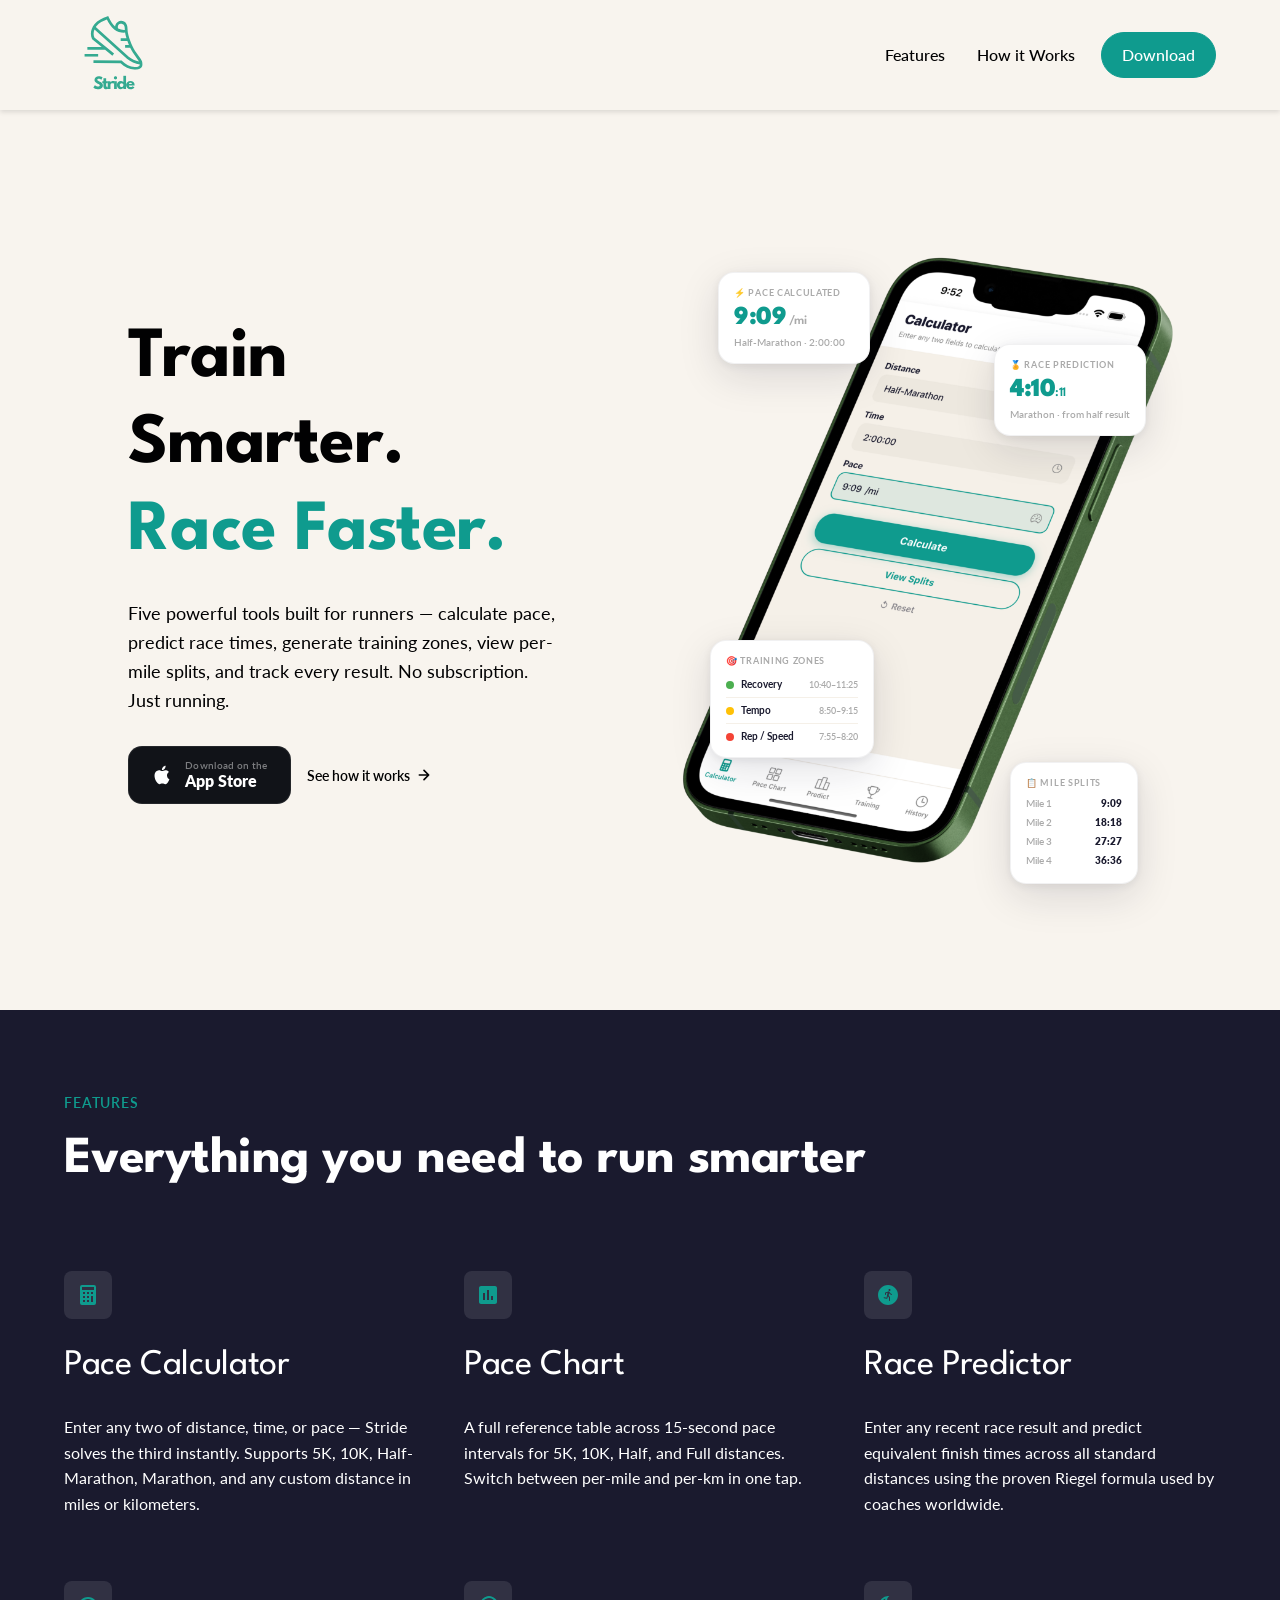
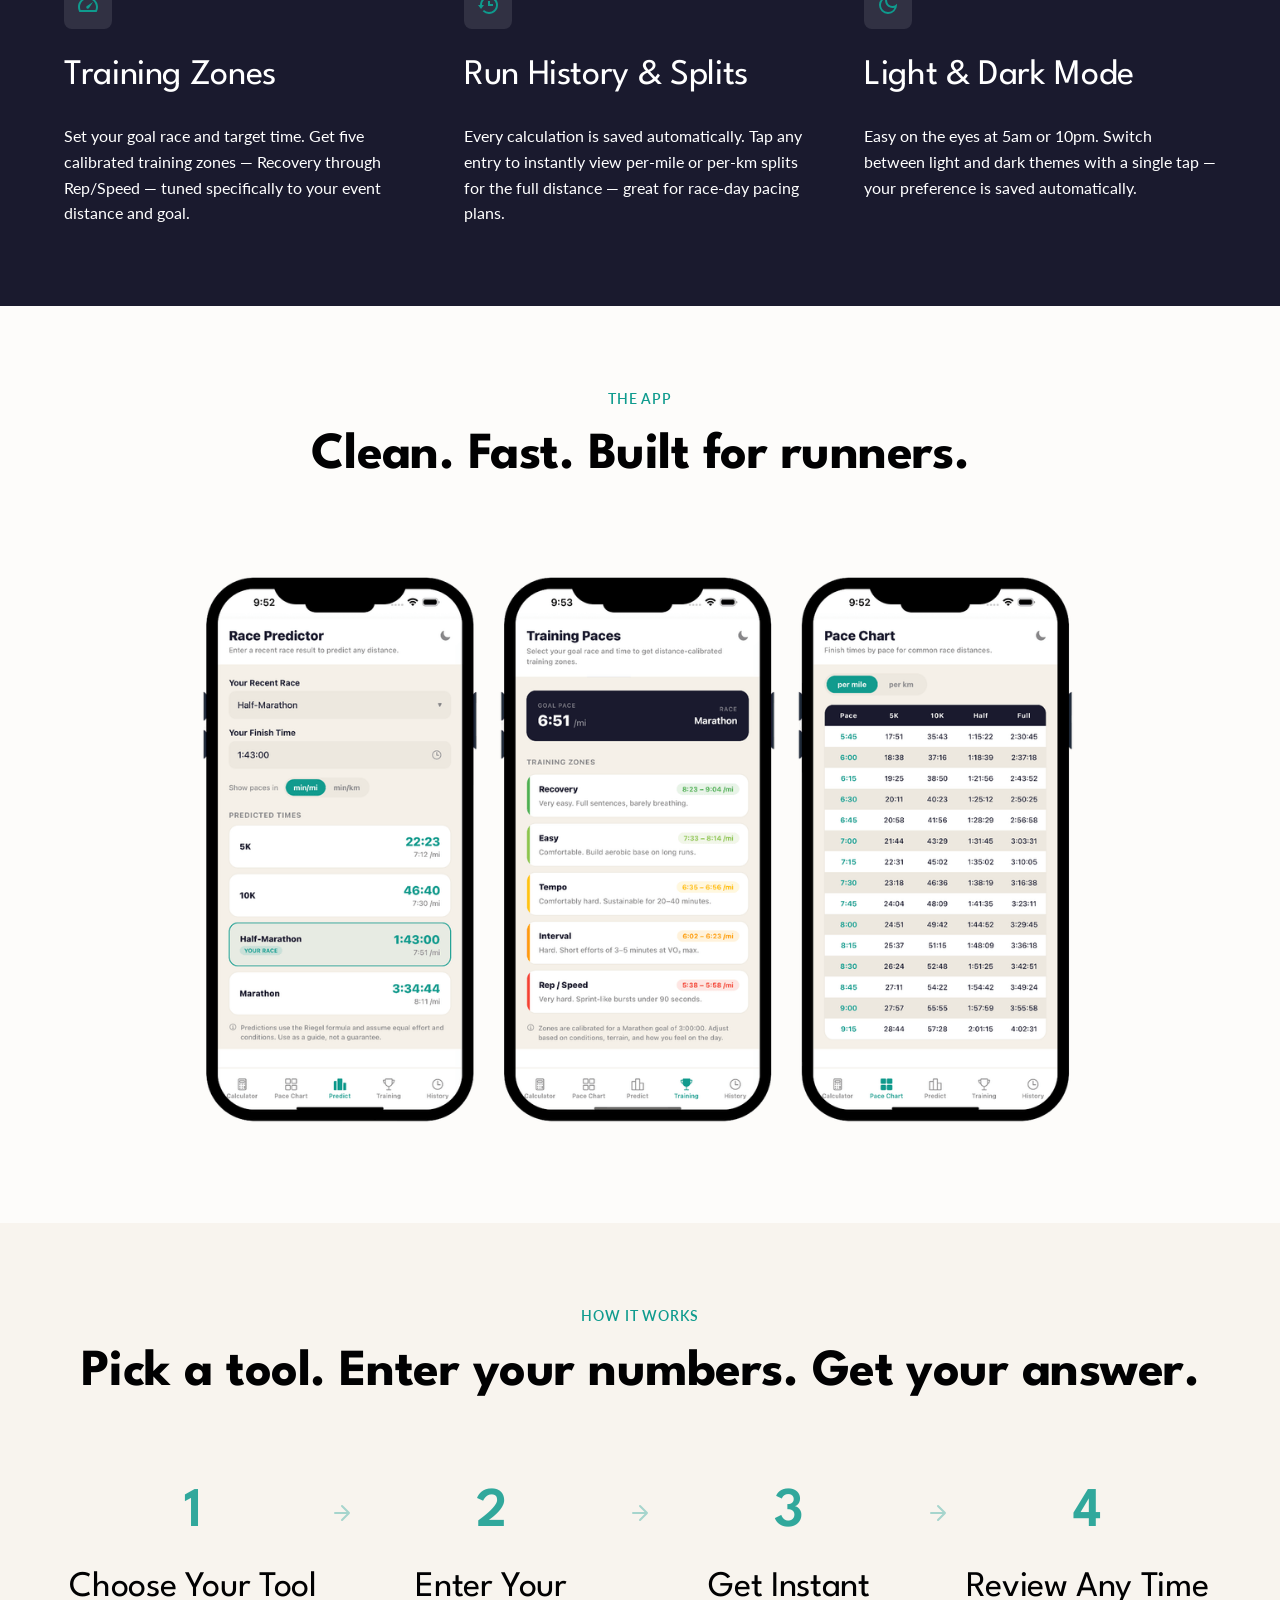
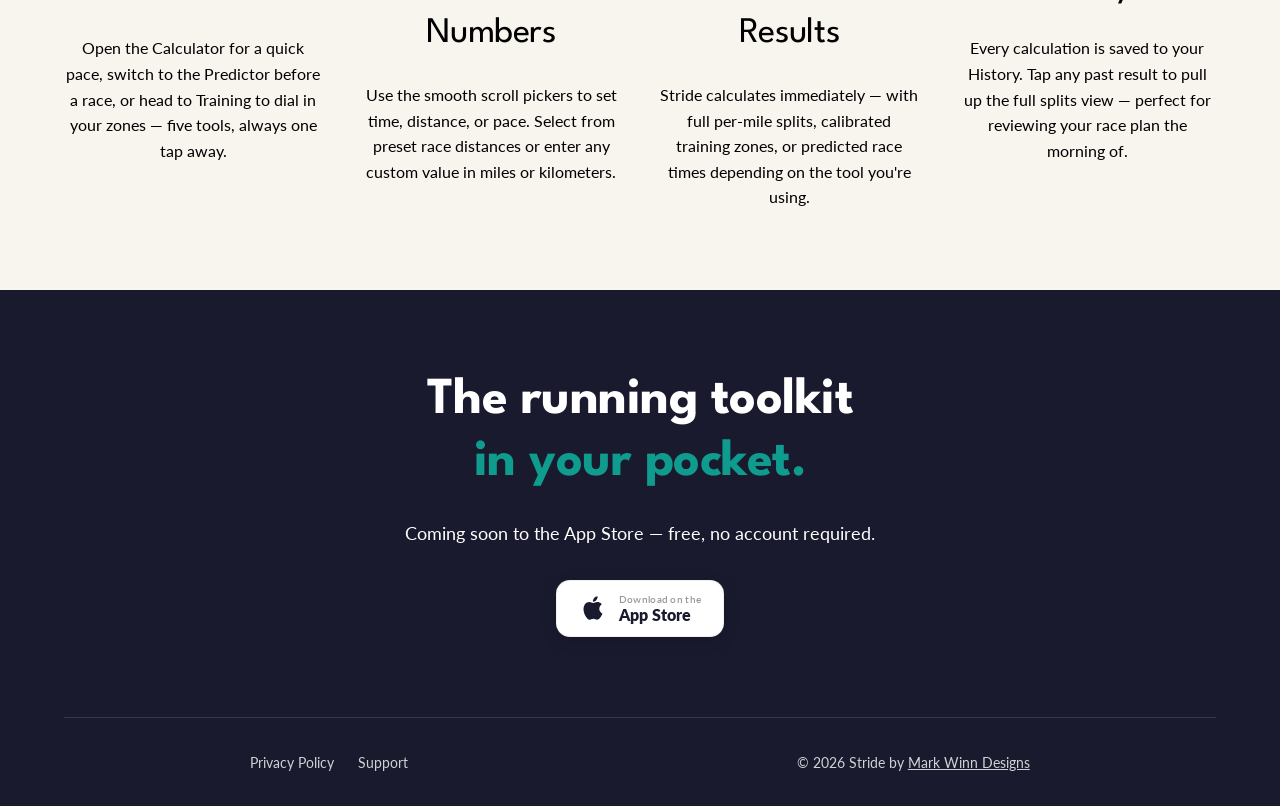
==== index.html @ da41bfcc "Initial commit — Stride web app and landing page Co-Authored-By: Claude Sonnet 4.6 <noreply@anthropi" ====
<!DOCTYPE html>
<html lang="en">
<head>
  <meta charset="UTF-8">
  <meta name="viewport" content="width=device-width, initial-scale=1.0">
  <title>Stride — Free Running Pace Calculator App for iPhone</title>
  <!-- Google tag (gtag.js) -->
  <script async src="https://www.googletagmanager.com/gtag/js?id=G-GBW9GCYMW4"></script>
  <script>
    window.dataLayer = window.dataLayer || [];
    function gtag(){dataLayer.push(arguments);}
    gtag('js', new Date());
    gtag('config', 'G-GBW9GCYMW4');
  </script>

  <!-- Primary SEO -->
  <meta name="description" content="Stride is a free iPhone app for runners. Calculate pace, predict race times, generate training zones, view per-mile splits, and track every result. No account. No subscription.">
  <meta name="keywords" content="running pace calculator, race time predictor, marathon pace calculator, half marathon calculator, training zones, running app, pace chart, mile splits">
  <link rel="canonical" href="https://runyourstride.com/">

  <!-- Open Graph -->
  <meta property="og:type"        content="website">
  <meta property="og:url"         content="https://runyourstride.com/">
  <meta property="og:site_name"   content="Stride">
  <meta property="og:title"       content="Stride — Free Running Pace Calculator App for iPhone">
  <meta property="og:description" content="Five powerful tools for runners — pace calculator, race predictor, training zones, pace chart, and run history with splits. Free. No account required.">
  <meta property="og:image"       content="https://cdn.prod.website-files.com/69e011d5ca9686f2fe4710ec/69e2a498a8a51d73066d5942_opengraph.png">

  <!-- Twitter Card -->
  <meta name="twitter:card"        content="summary_large_image">
  <meta name="twitter:title"       content="Stride — Free Running Pace Calculator App for iPhone">
  <meta name="twitter:description" content="Five powerful tools for runners — pace calculator, race predictor, training zones, pace chart, and run history with splits. Free. No account required.">
  <meta name="twitter:image"       content="https://cdn.prod.website-files.com/69e011d5ca9686f2fe4710ec/69e2a498a8a51d73066d5942_opengraph.png">

  <meta name="theme-color" content="#0f9b8e">
  <link rel="shortcut icon" href="images/Stride (2).png" type="image/x-icon">
  <link rel="apple-touch-icon" href="images/Stride (2).png">

  <link rel="preconnect" href="https://fonts.googleapis.com">
  <link rel="preconnect" href="https://fonts.gstatic.com" crossorigin>
  <link href="https://fonts.googleapis.com/css2?family=League+Spartan:wght@400;500;600;700;800;900&family=Lato:wght@400;500;600;700;900&display=swap" rel="stylesheet">

  <style>
    *, *::before, *::after { box-sizing: border-box; margin: 0; padding: 0; }
    html { scroll-behavior: smooth; }

    :root {
      --teal:   #0f9b8e;
      --teal-d: #0c7c71;
      --dark:   #1a1a2e;
      --cream-l: #f8f4ee;
      --cream:  #f5f0e8;
      --gray:   #010102;
      --white:  #ffffff;
    }

    body {
      font-family: 'Lato', sans-serif;
      background: var(--cream-l);
      color: #010102;
      font-size: 1rem;
      line-height: 1.5;
      -webkit-font-smoothing: antialiased;
      -moz-osx-font-smoothing: grayscale;
    }

    h1, h2, h3, h4 {
      font-family: 'League Spartan', sans-serif;
      margin: 0;
      line-height: 1.2;
    }

    /* Webflow heading scale */
    h1 { font-size: 4.5rem;  font-weight: 700; letter-spacing: -.045rem; }
    h2 { font-size: 3.25rem; font-weight: 700; letter-spacing: -.0325rem; }
    h3 { font-size: 2.75rem; font-weight: 400; letter-spacing: -.0275rem; }

    p  { margin-bottom: 0; }
    a  { text-decoration: none; color: inherit; }
    img { max-width: 100%; display: block; }

    /* ── NAV ── */
    .navbar {
      position: sticky;
      top: 0;
      z-index: 100;
      background: var(--cream-l);
      box-shadow: 0 2px 5px rgba(0,0,0,0.12);
      min-height: 4.5rem;
      padding-left: 5%;
      padding-right: 5%;
      display: flex;
      align-items: center;
    }
    .navbar-container {
      display: flex;
      justify-content: space-between;
      align-items: center;
      width: 100%;
    }
    .navbar-logo {
      display: flex;
      align-items: center;
      gap: 16px;
      text-decoration: none;
      padding: 5px 0;
    }
    .navbar-logo img {
      height: 100px;
      width: auto;
    }
    .navbar-menu {
      display: flex;
      align-items: center;
      gap: 0;
      list-style: none;
      margin-left: 1.5rem;
    }
    .navbar-menu a {
      display: block;
      padding: 1.5rem 1rem;
      font-size: 1rem;
      font-weight: 500;
      color: #010102;
      transition: opacity 0.2s;
    }
    .navbar-menu a:hover { opacity: 0.6; }
    .navbar-cta {
      border: 1px solid var(--teal);
      background: var(--teal);
      color: var(--white) !important;
      padding: 10px 20px !important;
      border-radius: 25px;
      font-weight: 500;
      margin-left: 10px;
      transition: background 0.2s, border-color 0.2s;
    }
    .navbar-cta:hover { background: var(--teal-d) !important; border-color: var(--teal-d) !important; opacity: 1 !important; }

    /* ── HERO ── */
    .section-header {
      background: var(--cream-l);
      padding-left: 5%;
      padding-right: 5%;
      min-height: 100vh;
      display: grid;
      grid-template-columns: 1fr 1fr;
      grid-column-gap: 0;
      align-items: center;
    }
    .hero-content {
      max-width: 35rem;
      margin-left: 5vw;
      margin-right: 5rem;
    }
    .hero-content h1 {
      color: #010102;
    }
    .hero-content h1.accent { color: var(--teal); }
    .hero-content h1 .accent { color: var(--teal); }
    .hero-content p {
      font-size: 1.125rem;
      color: var(--gray);
      line-height: 1.6;
      margin-top: 1.5rem;
      margin-bottom: 0;
    }
    .hero-actions {
      display: flex;
      align-items: center;
      gap: 1rem;
      flex-wrap: wrap;
      margin-top: 2rem;
    }
    .hero-image-wrapper {
      overflow: visible;
      display: flex;
      justify-content: center;
      align-items: center;
    }

    /* Store badges */
    .store-badge {
      display: inline-flex;
      align-items: center;
      gap: 12px;
      border-radius: 14px;
      padding: 13px 22px;
      text-decoration: none;
      transition: opacity 0.2s, transform 0.15s;
    }
    .store-badge.dark {
      background: #111318;
      border: 1.5px solid rgba(255,255,255,0.08);
    }
    .store-badge.dark .badge-sub  { color: rgba(255,255,255,0.45); }
    .store-badge.dark .badge-name { color: #fff; }
    .store-badge.dark svg { fill: #fff; }
    .store-badge.light {
      background: var(--white);
      border: 1.5px solid rgba(0,0,0,0.06);
      box-shadow: 0 4px 16px rgba(0,0,0,0.12);
    }
    .store-badge.light .badge-sub  { color: #999; }
    .store-badge.light .badge-name { color: var(--dark); }
    .store-badge.light svg { fill: var(--dark); }
    .store-badge:hover { opacity: 0.85; transform: translateY(-1px); }
    .badge-text { display: flex; flex-direction: column; align-items: flex-start; }
    .badge-sub  { font-size: 10px; font-weight: 600; letter-spacing: 0.3px; line-height: 1; margin-bottom: 2px; }
    .badge-name { font-size: 16px; font-weight: 800; line-height: 1.1; }

    .btn-link {
      display: inline-flex;
      align-items: center;
      gap: 6px;
      font-size: 14px;
      font-weight: 600;
      color: var(--gray);
      transition: color 0.2s;
    }
    .btn-link:hover { color: #010102; }
    .btn-link svg { transition: transform 0.2s; }
    .btn-link:hover svg { transform: translateX(3px); }

    /* ── HERO CLUSTER (phone + floating cards) ── */
    .stride-cluster {
      position: relative;
      display: inline-block;
      max-width: 500px;
    }
    .hero-phone {
      object-fit: contain;
      width: auto;
      height: 100vh;
      max-height: 60rem;
      display: block;
    }
    .stride-card {
      position: absolute;
      background: #fff;
      border-radius: 16px;
      box-shadow: 0 12px 40px rgba(26,26,46,0.13), 0 2px 8px rgba(26,26,46,0.07);
      padding: 13px 15px;
      z-index: 10;
      border: 1px solid rgba(26,26,46,0.06);
      min-width: 152px;
      font-family: 'Lato', sans-serif;
    }
    .stride-card-label {
      font-size: 9px;
      font-weight: 700;
      text-transform: uppercase;
      letter-spacing: 0.7px;
      color: #aaa;
      margin-bottom: 5px;
    }
    .stride-card-value {
      font-family: 'League Spartan', sans-serif;
      font-size: 26px;
      font-weight: 900;
      color: var(--dark);
      line-height: 1;
      letter-spacing: -0.5px;
    }
    .stride-card-value.teal { color: var(--teal); }
    .stride-card-sub { font-size: 10px; font-weight: 600; color: #aaa; margin-top: 4px; }
    .stride-zone-row { display: flex; align-items: center; gap: 7px; padding: 5px 0; border-bottom: 1px solid #f5f0e8; }
    .stride-zone-row:last-child { border-bottom: none; padding-bottom: 0; }
    .stride-zone-dot { width: 8px; height: 8px; border-radius: 50%; flex-shrink: 0; }
    .stride-zone-name { font-size: 10px; font-weight: 700; color: var(--dark); flex: 1; }
    .stride-zone-pace { font-size: 9px; font-weight: 600; color: #aaa; }
    .stride-split-row { display: flex; justify-content: space-between; font-size: 10px; padding: 2px 0; }
    .stride-split-label { color: #aaa; font-weight: 600; }
    .stride-split-val   { font-weight: 800; color: var(--dark); }
    .stride-card-pace    { top: 18%;    left: 40px;  }
    .stride-card-zones   { bottom: 28%; left: 32px;  }
    .stride-card-predict { top: 26%;    right: 32px; }
    .stride-card-splits  { bottom: 14%; right: 40px; }

    /* ── SHARED SECTION STRUCTURE ── */
    .padding-global { padding-left: 5%; padding-right: 5%; }
    .container-large { width: 100%; max-width: 80rem; margin-left: auto; margin-right: auto; }
    .padding-section-medium { padding-top: 5rem; padding-bottom: 5rem; }

    .text-style-tagline {
      color: var(--teal);
      text-transform: uppercase;
      font-weight: 600;
      font-size: .875rem;
      letter-spacing: .06em;
      display: inline-block;
      margin-bottom: 1rem;
    }
    .section-heading {
      font-size: 3.25rem;
      font-weight: 700;
      letter-spacing: -.0325rem;
      line-height: 1.2;
      font-family: 'League Spartan', sans-serif;
      margin-bottom: 5rem;
    }
    .section-heading .accent { color: var(--teal); }

    /* ── FEATURES ── */
    .section-features { background: var(--dark); color: #fff; }
    .section-features .section-heading { color: #fff; margin-bottom: 0; }
    .features-header { margin-bottom: 5rem; }
    .features-grid {
      display: grid;
      grid-template-columns: 1fr 1fr 1fr;
      grid-column-gap: 3rem;
      grid-row-gap: 4rem;
      place-items: start;
    }
    .feature-item {
      flex-direction: column;
      align-items: flex-start;
      width: 100%;
      display: flex;
    }
    .feature-icon-wrap {
      display: inline-block;
      margin-bottom: 1.5rem;
    }
    .icon-box {
      width: 3rem;
      height: 3rem;
      background: rgba(15,155,142,0.18);
      border-radius: 8px;
      display: flex;
      align-items: center;
      justify-content: center;
      color: var(--teal);
    }
    .section-features .icon-box {
      background: rgba(255,255,255,0.1);
      color: var(--teal);
    }
    .feature-item h3 {
      font-size: 2.25rem;
      font-weight: 400;
      letter-spacing: -.0225rem;
      line-height: 1.3;
      color: #fff;
      margin-bottom: 1.5rem;
    }
    .feature-item p {
      font-size: 1rem;
      color: #ffffff;
      line-height: 1.6;
      font-weight: 400;
    }

    /* ── SHOWCASE ── */
    .section-showcase { background: #fdfcfa; }
    .section-showcase .section-heading { color: #010102; margin-bottom: 0; }
    .showcase-header { text-align: center; margin-bottom: 5rem; }
    .cta31-image-wrapper {
      border-radius: 8px;
      width: 100%;
      overflow: hidden;
    }
    .cta31-image {
      aspect-ratio: 2;
      object-fit: contain;
      width: 100%;
      height: 100%;
      display: block;
    }

    /* ── HOW IT WORKS ── */
    .section-how { background: var(--cream-l); }
    .how-header { text-align: center; margin-bottom: 5rem; }
    .how-header .section-heading { color: #010102; margin-bottom: 0; }
    .steps-grid {
      display: grid;
      grid-template-columns: 1fr 2.5rem 1fr 2.5rem 1fr 2.5rem 1fr;
      grid-column-gap: 0;
      grid-row-gap: 4rem;
      place-items: start center;
    }
    .step-item {
      text-align: center;
      width: 100%;
    }
    .step-number {
      font-family: 'League Spartan', sans-serif;
      font-size: 3.5rem;
      font-weight: 600;
      color: var(--teal);
      line-height: 1;
      margin-bottom: 1.5rem;
      opacity: 0.85;
    }
    .step-connector {
      display: flex;
      align-items: flex-start;
      justify-content: center;
      padding-top: 1rem;
      color: rgba(15,155,142,0.35);
    }
    .step-item h3 {
      font-size: 2.25rem;
      font-weight: 400;
      letter-spacing: -.0225rem;
      line-height: 1.3;
      color: #010102;
      margin-bottom: 1.5rem;
    }
    .step-item p {
      font-size: 1rem;
      color: var(--gray);
      line-height: 1.6;
    }

    /* ── CTA ── */
    .section-cta { background: var(--dark); color: #fff; }
    .cta-inner {
      text-align: center;
      max-width: 48rem;
      margin-left: auto;
      margin-right: auto;
    }
    .cta-inner h2 {
      font-size: 3.25rem;
      font-weight: 700;
      letter-spacing: -.0325rem;
      line-height: 1.2;
      color: #fff;
      margin-bottom: 1.5rem;
    }
    .cta-inner h2 .accent { color: var(--teal); }
    .cta-inner p {
      font-size: 1.125rem;
      color: #ffffff;
      margin-bottom: 2rem;
      line-height: 1.6;
    }
    .cta-badge-wrap { display: flex; justify-content: center; }

    /* ── FOOTER ── */
    .site-footer {
      background: var(--dark);
      color: #fff;
      padding-left: 5%;
      padding-right: 5%;
    }
    .footer-divider {
      width: 100%;
      height: 1px;
      background: rgba(255,255,255,0.12);
    }
    .footer-bottom {
      padding-top: 2rem;
      padding-bottom: 2rem;
      display: flex;
      justify-content: space-around;
      align-items: center;
      flex-wrap: wrap;
      gap: 1rem;
    }
    .footer-legal {
      display: flex;
      gap: 1.5rem;
      list-style: none;
    }
    .footer-legal a {
      font-size: .875rem;
      color: rgba(255,255,255,0.8);
      text-decoration: none;
      transition: color 0.2s;
    }
    .footer-legal a:hover { color: #fff; }
    .footer-credit {
      font-size: .875rem;
      color: rgba(255,255,255,0.8);
      display: flex;
      gap: 4px;
    }
    .footer-credit a { text-decoration: underline; color: rgba(255,255,255,0.8); }
    .footer-credit a:hover { color: #fff; }

    /* ── FADE-IN ANIMATIONS ── */
    .fade-in {
      opacity: 0;
      transform: translateY(24px);
      transition: opacity 0.6s ease, transform 0.6s ease;
    }
    .fade-in.visible {
      opacity: 1;
      transform: translateY(0);
    }
    .fade-in-delay-1 { transition-delay: 0.1s; }
    .fade-in-delay-2 { transition-delay: 0.2s; }
    .fade-in-delay-3 { transition-delay: 0.3s; }
    .fade-in-delay-4 { transition-delay: 0.4s; }
    .fade-in-delay-5 { transition-delay: 0.5s; }

    /* ── RESPONSIVE ── */
    @media screen and (max-width: 991px) {
      h1 { font-size: 3.25rem; }
      h2 { font-size: 2.75rem; }
      .section-heading { font-size: 2.75rem; }
      .cta-inner h2 { font-size: 2.75rem; }
      .section-header { grid-template-columns: 1fr 1fr; min-height: auto; padding-top: 4rem; padding-bottom: 4rem; }
      .hero-content { margin-left: 0; margin-right: 2rem; max-width: none; }
      .hero-phone { height: 70vh; max-height: 45rem; }
      .features-grid { grid-template-columns: 1fr 1fr; grid-row-gap: 3rem; }
      .steps-grid { grid-template-columns: 1fr 1fr; }
      .step-connector { display: none; }
      .feature-item h3, .step-item h3 { font-size: 1.75rem; }
    }

    /* ── HAMBURGER ── */
    .nav-hamburger {
      display: none;
      flex-direction: column;
      justify-content: center;
      gap: 5px;
      background: none;
      border: none;
      cursor: pointer;
      padding: 8px;
      margin-left: auto;
    }
    .nav-hamburger span {
      display: block;
      width: 24px;
      height: 2px;
      background: #010102;
      border-radius: 2px;
      transition: transform 0.25s, opacity 0.25s;
    }
    .nav-hamburger.open span:nth-child(1) { transform: translateY(7px) rotate(45deg); }
    .nav-hamburger.open span:nth-child(2) { opacity: 0; }
    .nav-hamburger.open span:nth-child(3) { transform: translateY(-7px) rotate(-45deg); }

    @media screen and (max-width: 767px) {
      .nav-hamburger { display: flex; }
      .navbar-menu {
        display: none;
        position: absolute;
        top: 100%;
        left: 0;
        right: 0;
        background: var(--cream-l);
        flex-direction: column;
        padding: 1rem 5%;
        box-shadow: 0 8px 24px rgba(0,0,0,0.1);
        gap: 0;
      }
      .navbar-menu.open { display: flex; }
      .navbar-menu li { width: 100%; }
      .navbar-menu a { padding: 1rem 0; border-bottom: 1px solid rgba(0,0,0,0.06); }
      .navbar-menu li:last-child a { border-bottom: none; }
      .navbar-cta { border-radius: 0 !important; padding: 1rem 0 !important; background: none !important; border: none !important; color: var(--teal) !important; margin-left: 0 !important; font-weight: 600 !important; }
      .section-header {
        grid-template-columns: 1fr;
        text-align: center;
        padding-top: 3rem;
        padding-bottom: 3rem;
      }
      .hero-content { margin: 0 auto; max-width: 100%; }
      .hero-actions { justify-content: center; }
      .hero-image-wrapper { margin-top: 2rem; }
      .stride-cluster { max-width: 300px; }
      .hero-phone { height: auto; max-height: none; width: 100%; }
      .stride-card { padding: 9px 11px; min-width: 120px; }
      .stride-card-value { font-size: 18px; }
      .stride-card-pace    { top: 6px;    left: 4px;  }
      .stride-card-zones   { bottom: 28px; left: 2px;  }
      .stride-card-predict { top: 16px;   right: 2px; }
      .stride-card-splits  { bottom: 14px; right: 4px; }
      .features-grid { grid-template-columns: 1fr; grid-row-gap: 2rem; }
      .steps-grid { grid-template-columns: 1fr 1fr; }
      .feature-item h3, .step-item h3 { font-size: 1.5rem; }
    }

    @media screen and (max-width: 479px) {
      h1 { font-size: 2.5rem; }
      .section-heading { font-size: 2rem; }
      .cta-inner h2 { font-size: 2rem; }
      .steps-grid { grid-template-columns: 1fr; }
      .hero-actions { flex-direction: column; align-items: center; }
      .footer-bottom { flex-direction: column; align-items: flex-start; }
      .stride-card-zones, .stride-card-predict { display: none; }
    }
  </style>
</head>
<body>

  <!-- NAV -->
  <nav class="navbar">
    <div class="navbar-container">
      <a href="#" class="navbar-logo">
        <img src="images/Stride (2).svg" alt="Stride">
      </a>
      <ul class="navbar-menu" id="navbar-menu">
        <li><a href="#features" onclick="closeMenu()">Features</a></li>
        <li><a href="#how-it-works" onclick="closeMenu()">How it Works</a></li>
        <li><a href="https://apps.apple.com/app/stride-running-calculator/id6747827741" target="_blank" class="navbar-cta">Download</a></li>
      </ul>
      <button class="nav-hamburger" id="nav-hamburger" onclick="toggleMenu()" aria-label="Toggle menu">
        <span></span><span></span><span></span>
      </button>
    </div>
  </nav>

  <!-- HERO -->
  <header class="section-header padding-global">
    <div class="hero-content">
      <h1>Train Smarter.</h1>
      <h1 class="accent">Race Faster.</h1>
      <p>Five powerful tools built for runners — calculate pace, predict race times, generate training zones, view per-mile splits, and track every result. No subscription. Just running.</p>
      <div class="hero-actions">
        <a href="https://apps.apple.com/app/stride-running-calculator/id6747827741" target="_blank" class="store-badge dark">
          <svg width="22" height="22" viewBox="0 0 24 24" fill="currentColor"><path d="M18.71 19.5c-.83 1.24-1.71 2.45-3.05 2.47-1.34.03-1.77-.79-3.29-.79-1.53 0-2 .77-3.27.82-1.31.05-2.3-1.32-3.14-2.53C4.25 17 2.94 12.45 4.7 9.39c.87-1.52 2.43-2.48 4.12-2.51 1.28-.02 2.5.87 3.29.87.78 0 2.26-1.07 3.8-.91.65.03 2.47.26 3.64 1.98-.09.06-2.17 1.28-2.15 3.81.03 3.02 2.65 4.03 2.68 4.04-.03.07-.42 1.44-1.38 2.83M13 3.5c.73-.83 1.94-1.46 2.94-1.5.13 1.17-.34 2.35-1.04 3.19-.69.85-1.83 1.51-2.95 1.42-.15-1.15.41-2.35 1.05-3.11z"/></svg>
          <div class="badge-text">
            <span class="badge-sub">Download on the</span>
            <span class="badge-name">App Store</span>
          </div>
        </a>
        <a href="#how-it-works" class="btn-link">
          See how it works
          <svg width="16" height="16" viewBox="0 0 24 24" fill="none" stroke="currentColor" stroke-width="2.5" stroke-linecap="round" stroke-linejoin="round"><path d="M5 12h14M12 5l7 7-7 7"/></svg>
        </a>
      </div>
    </div>
    <div class="hero-image-wrapper">
      <div class="stride-cluster">
        <img
          src="images/hero-phone.png"
          srcset="images/hero-phone-500.png 500w,
                  images/hero-phone-800.png 800w,
                  images/hero-phone-1080.png 1080w,
                  images/hero-phone.png 3252w"
          sizes="(max-width: 767px) 300px, 100%"
          alt="Stride app on iPhone"
          class="hero-phone"
          loading="eager">
        <div class="stride-card stride-card-pace">
          <div class="stride-card-label">⚡ Pace Calculated</div>
          <div class="stride-card-value teal">9:09<span style="font-size:13px;font-weight:600;color:#aaa;"> /mi</span></div>
          <div class="stride-card-sub">Half-Marathon · 2:00:00</div>
        </div>
        <div class="stride-card stride-card-zones" style="min-width:164px;">
          <div class="stride-card-label">🎯 Training Zones</div>
          <div class="stride-zone-row"><div class="stride-zone-dot" style="background:#4CAF50;"></div><div class="stride-zone-name">Recovery</div><div class="stride-zone-pace">10:40–11:25</div></div>
          <div class="stride-zone-row"><div class="stride-zone-dot" style="background:#FFC107;"></div><div class="stride-zone-name">Tempo</div><div class="stride-zone-pace">8:50–9:15</div></div>
          <div class="stride-zone-row"><div class="stride-zone-dot" style="background:#F44336;"></div><div class="stride-zone-name">Rep / Speed</div><div class="stride-zone-pace">7:55–8:20</div></div>
        </div>
        <div class="stride-card stride-card-predict">
          <div class="stride-card-label">🏅 Race Prediction</div>
          <div class="stride-card-value teal">4:10<span style="font-size:13px;font-weight:600;">:11</span></div>
          <div class="stride-card-sub">Marathon · from half result</div>
        </div>
        <div class="stride-card stride-card-splits" style="min-width:128px;">
          <div class="stride-card-label">📋 Mile Splits</div>
          <div class="stride-split-row"><span class="stride-split-label">Mile 1</span><span class="stride-split-val">9:09</span></div>
          <div class="stride-split-row"><span class="stride-split-label">Mile 2</span><span class="stride-split-val">18:18</span></div>
          <div class="stride-split-row"><span class="stride-split-label">Mile 3</span><span class="stride-split-val">27:27</span></div>
          <div class="stride-split-row"><span class="stride-split-label">Mile 4</span><span class="stride-split-val">36:36</span></div>
        </div>
      </div>
    </div>
  </header>

  <!-- FEATURES -->
  <section class="section-features padding-global" id="features">
    <div class="container-large padding-section-medium">
      <div class="features-header fade-in">
        <div class="text-style-tagline">Features</div>
        <h2 class="section-heading">Everything you need to run smarter</h2>
      </div>
      <div class="features-grid">
        <div class="feature-item fade-in fade-in-delay-1">
          <div class="feature-icon-wrap"><div class="icon-box"><svg width="24" height="24" viewBox="0 0 24 24" fill="currentColor"><path d="M6 22h12a2 2 0 0 0 2-2V4a2 2 0 0 0-2-2H6a2 2 0 0 0-2 2v16a2 2 0 0 0 2 2zm3-3H7v-2h2v2zm0-4H7v-2h2v2zm0-4H7V9h2v2zm4 8h-2v-2h2v2zm0-4h-2v-2h2v2zm0-4h-2V9h2v2zm4 8h-2v-6h2v6zm0-8h-2V9h2v2zM6 4h12v3H6V4z"/></svg></div></div>
          <h3>Pace Calculator</h3>
          <p>Enter any two of distance, time, or pace — Stride solves the third instantly. Supports 5K, 10K, Half-Marathon, Marathon, and any custom distance in miles or kilometers.</p>
        </div>
        <div class="feature-item fade-in fade-in-delay-2">
          <div class="feature-icon-wrap"><div class="icon-box"><svg width="24" height="24" viewBox="0 0 24 24" fill="currentColor"><path d="M19 3H5c-1.1 0-2 .9-2 2v14c0 1.1.9 2 2 2h14c1.1 0 2-.9 2-2V5c0-1.1-.9-2-2-2M9 17H7v-7h2zm4 0h-2V7h2zm4 0h-2v-4h2z"/></svg></div></div>
          <h3>Pace Chart</h3>
          <p>A full reference table across 15-second pace intervals for 5K, 10K, Half, and Full distances. Switch between per-mile and per-km in one tap.</p>
        </div>
        <div class="feature-item fade-in fade-in-delay-3">
          <div class="feature-icon-wrap"><div class="icon-box"><svg width="24" height="24" viewBox="0 0 24 24" fill="currentColor"><path d="M12 2C6.48 2 2 6.48 2 12s4.48 10 10 10s10-4.48 10-10S17.52 2 12 2m1.5 4c.55 0 1 .45 1 1s-.45 1-1 1s-1-.45-1-1s.45-1 1-1m1.91 5.91c-.71-.2-1.63-.74-2.32-1.66l-.41 2.35l1.19 1.3c.08.08.13.2.13.32v3.28c0 .28-.22.5-.5.5s-.5-.22-.5-.5v-3.08l-1.11-1.21l-.43 2.15c-.05.27-.32.45-.59.39l-2.78-.57a.5.5 0 0 1-.39-.59c.06-.27.32-.44.59-.39l2.29.47l.96-4.89l-1.54.57v1.15c0 .28-.22.5-.5.5s-.5-.22-.5-.5V10c0-.21.13-.4.33-.47l2.95-1.09a1 1 0 0 1 1.25.51c.65 1.35 1.55 1.85 2.1 2c.22.05.37.23.37.45v.04c0 .31-.29.55-.59.47"/></svg></div></div>
          <h3>Race Predictor</h3>
          <p>Enter any recent race result and predict equivalent finish times across all standard distances using the proven Riegel formula used by coaches worldwide.</p>
        </div>
        <div class="feature-item fade-in fade-in-delay-1">
          <div class="feature-icon-wrap"><div class="icon-box"><svg width="24" height="24" viewBox="0 0 24 24" fill="currentColor"><path d="M12 4C6.486 4 2 8.486 2 14a9.9 9.9 0 0 0 1.051 4.445c.17.34.516.555.895.555h16.107c.379 0 .726-.215.896-.555A9.9 9.9 0 0 0 22 14c0-5.514-4.486-10-10-10m7.41 13H4.59A7.9 7.9 0 0 1 4 14c0-4.411 3.589-8 8-8s8 3.589 8 8a7.9 7.9 0 0 1-.59 3"/><path d="M10.939 12.939a1.53 1.53 0 0 0 0 2.561a1.53 1.53 0 0 0 2.121-.44l3.962-6.038a.03.03 0 0 0 0-.035a.033.033 0 0 0-.045-.01z"/></svg></div></div>
          <h3>Training Zones</h3>
          <p>Set your goal race and target time. Get five calibrated training zones — Recovery through Rep/Speed — tuned specifically to your event distance and goal.</p>
        </div>
        <div class="feature-item fade-in fade-in-delay-2">
          <div class="feature-icon-wrap"><div class="icon-box"><svg width="24" height="24" viewBox="0 0 24 24" fill="currentColor"><path d="M12 8v5h5v-2h-3V8z"/><path d="M21.292 8.497a9 9 0 0 0-1.928-2.862a9 9 0 0 0-4.55-2.452a9.1 9.1 0 0 0-3.626 0a8.97 8.97 0 0 0-4.552 2.453a9 9 0 0 0-1.928 2.86A9 9 0 0 0 4 12l.001.025H2L5 16l3-3.975H6.001L6 12a6.96 6.96 0 0 1 1.195-3.913a7.1 7.1 0 0 1 1.891-1.892a7 7 0 0 1 2.503-1.054a7.003 7.003 0 0 1 8.269 5.445a7.1 7.1 0 0 1 0 2.824a6.9 6.9 0 0 1-1.054 2.503c-.25.371-.537.72-.854 1.036a7.1 7.1 0 0 1-2.225 1.501a7 7 0 0 1-1.313.408a7.1 7.1 0 0 1-2.823 0a7 7 0 0 1-2.501-1.053a7 7 0 0 1-1.037-.855l-1.414 1.414A9 9 0 0 0 13 21a9.1 9.1 0 0 0 3.503-.707a9 9 0 0 0 3.959-3.26A8.97 8.97 0 0 0 22 12a8.9 8.9 0 0 0-.708-3.503"/></svg></div></div>
          <h3>Run History &amp; Splits</h3>
          <p>Every calculation is saved automatically. Tap any entry to instantly view per-mile or per-km splits for the full distance — great for race-day pacing plans.</p>
        </div>
        <div class="feature-item fade-in fade-in-delay-3">
          <div class="feature-icon-wrap"><div class="icon-box"><svg width="24" height="24" viewBox="0 0 24 24" fill="currentColor"><path d="M9.37 5.51A7.4 7.4 0 0 0 9.1 7.5c0 4.08 3.32 7.4 7.4 7.4c.68 0 1.35-.09 1.99-.27A7.01 7.01 0 0 1 12 19c-3.86 0-7-3.14-7-7c0-2.93 1.81-5.45 4.37-6.49M12 3a9 9 0 1 0 9 9c0-.46-.04-.92-.1-1.36a5.39 5.39 0 0 1-4.4 2.26a5.403 5.403 0 0 1-3.14-9.8c-.44-.06-.9-.1-1.36-.1"/></svg></div></div>
          <h3>Light &amp; Dark Mode</h3>
          <p>Easy on the eyes at 5am or 10pm. Switch between light and dark themes with a single tap — your preference is saved automatically.</p>
        </div>
      </div>
    </div>
  </section>

  <!-- SHOWCASE -->
  <section class="section-showcase padding-global">
    <div class="container-large padding-section-medium">
      <div class="showcase-header fade-in">
        <div class="text-style-tagline">The App</div>
        <h2 class="section-heading">Clean. Fast. Built for runners.</h2>
      </div>
      <div class="cta31-image-wrapper fade-in fade-in-delay-2">
        <img
          src="images/app-showcase.png"
          srcset="images/app-showcase-500.png 500w,
                  images/app-showcase-800.png 800w,
                  images/app-showcase-1080.png 1080w,
                  images/app-showcase.png 1878w"
          sizes="(max-width: 767px) 100vw, 80vw"
          alt="Stride app screens"
          class="cta31-image"
          loading="lazy">
      </div>
    </div>
  </section>

  <!-- HOW IT WORKS -->
  <section class="section-how padding-global" id="how-it-works">
    <div class="container-large padding-section-medium">
      <div class="how-header fade-in">
        <div class="text-style-tagline">How it Works</div>
        <h2 class="section-heading">Pick a tool. Enter your numbers. Get your answer.</h2>
      </div>
      <div class="steps-grid">
        <div class="step-item">
          <div class="step-number">1</div>
          <h3>Choose Your Tool</h3>
          <p>Open the Calculator for a quick pace, switch to the Predictor before a race, or head to Training to dial in your zones — five tools, always one tap away.</p>
        </div>
        <div class="step-connector">
          <svg width="24" height="24" viewBox="0 0 24 24" fill="none" stroke="currentColor" stroke-width="2" stroke-linecap="round" stroke-linejoin="round"><path d="M5 12h14M12 5l7 7-7 7"/></svg>
        </div>
        <div class="step-item">
          <div class="step-number">2</div>
          <h3>Enter Your Numbers</h3>
          <p>Use the smooth scroll pickers to set time, distance, or pace. Select from preset race distances or enter any custom value in miles or kilometers.</p>
        </div>
        <div class="step-connector">
          <svg width="24" height="24" viewBox="0 0 24 24" fill="none" stroke="currentColor" stroke-width="2" stroke-linecap="round" stroke-linejoin="round"><path d="M5 12h14M12 5l7 7-7 7"/></svg>
        </div>
        <div class="step-item">
          <div class="step-number">3</div>
          <h3>Get Instant Results</h3>
          <p>Stride calculates immediately — with full per-mile splits, calibrated training zones, or predicted race times depending on the tool you're using.</p>
        </div>
        <div class="step-connector">
          <svg width="24" height="24" viewBox="0 0 24 24" fill="none" stroke="currentColor" stroke-width="2" stroke-linecap="round" stroke-linejoin="round"><path d="M5 12h14M12 5l7 7-7 7"/></svg>
        </div>
        <div class="step-item">
          <div class="step-number">4</div>
          <h3>Review Any Time</h3>
          <p>Every calculation is saved to your History. Tap any past result to pull up the full splits view — perfect for reviewing your race plan the morning of.</p>
        </div>
      </div>
    </div>
  </section>

  <!-- CTA -->
  <section class="section-cta padding-global" id="download">
    <div class="container-large padding-section-medium">
      <div class="cta-inner fade-in">
        <h2>The running toolkit<br><span class="accent">in your pocket.</span></h2>
        <p>Coming soon to the App Store — free, no account required.</p>
        <div class="cta-badge-wrap">
          <a href="https://apps.apple.com/app/stride-running-calculator/id6747827741" target="_blank" class="store-badge light">
            <svg width="28" height="28" viewBox="0 0 24 24" fill="currentColor"><path d="M18.71 19.5c-.83 1.24-1.71 2.45-3.05 2.47-1.34.03-1.77-.79-3.29-.79-1.53 0-2 .77-3.27.82-1.31.05-2.3-1.32-3.14-2.53C4.25 17 2.94 12.45 4.7 9.39c.87-1.52 2.43-2.48 4.12-2.51 1.28-.02 2.5.87 3.29.87.78 0 2.26-1.07 3.8-.91.65.03 2.47.26 3.64 1.98-.09.06-2.17 1.28-2.15 3.81.03 3.02 2.65 4.03 2.68 4.04-.03.07-.42 1.44-1.38 2.83M13 3.5c.73-.83 1.94-1.46 2.94-1.5.13 1.17-.34 2.35-1.04 3.19-.69.85-1.83 1.51-2.95 1.42-.15-1.15.41-2.35 1.05-3.11z"/></svg>
            <div class="badge-text">
              <span class="badge-sub">Download on the</span>
              <span class="badge-name">App Store</span>
            </div>
          </a>
        </div>
      </div>
    </div>
  </section>

  <!-- FOOTER -->
  <footer class="site-footer">
    <div class="footer-divider"></div>
    <div class="footer-bottom">
      <ul class="footer-legal">
        <li><a href="privacy.html">Privacy Policy</a></li>
        <li><a href="support.html">Support</a></li>
      </ul>
      <div class="footer-credit">
        <span>© 2026 Stride by</span>
        <a href="https://www.markwinndesigns.com/" target="_blank">Mark Winn Designs</a>
      </div>
    </div>
  </footer>

  <script>
    function toggleMenu() {
      document.getElementById('navbar-menu').classList.toggle('open');
      document.getElementById('nav-hamburger').classList.toggle('open');
    }
    function closeMenu() {
      document.getElementById('navbar-menu').classList.remove('open');
      document.getElementById('nav-hamburger').classList.remove('open');
    }

    const observer = new IntersectionObserver((entries) => {
      entries.forEach(e => {
        if (e.isIntersecting) {
          e.target.classList.add('visible');
          observer.unobserve(e.target);
        }
      });
    }, { threshold: 0.12 });
    document.querySelectorAll('.fade-in').forEach(el => observer.observe(el));
  </script>

</body>
</html>
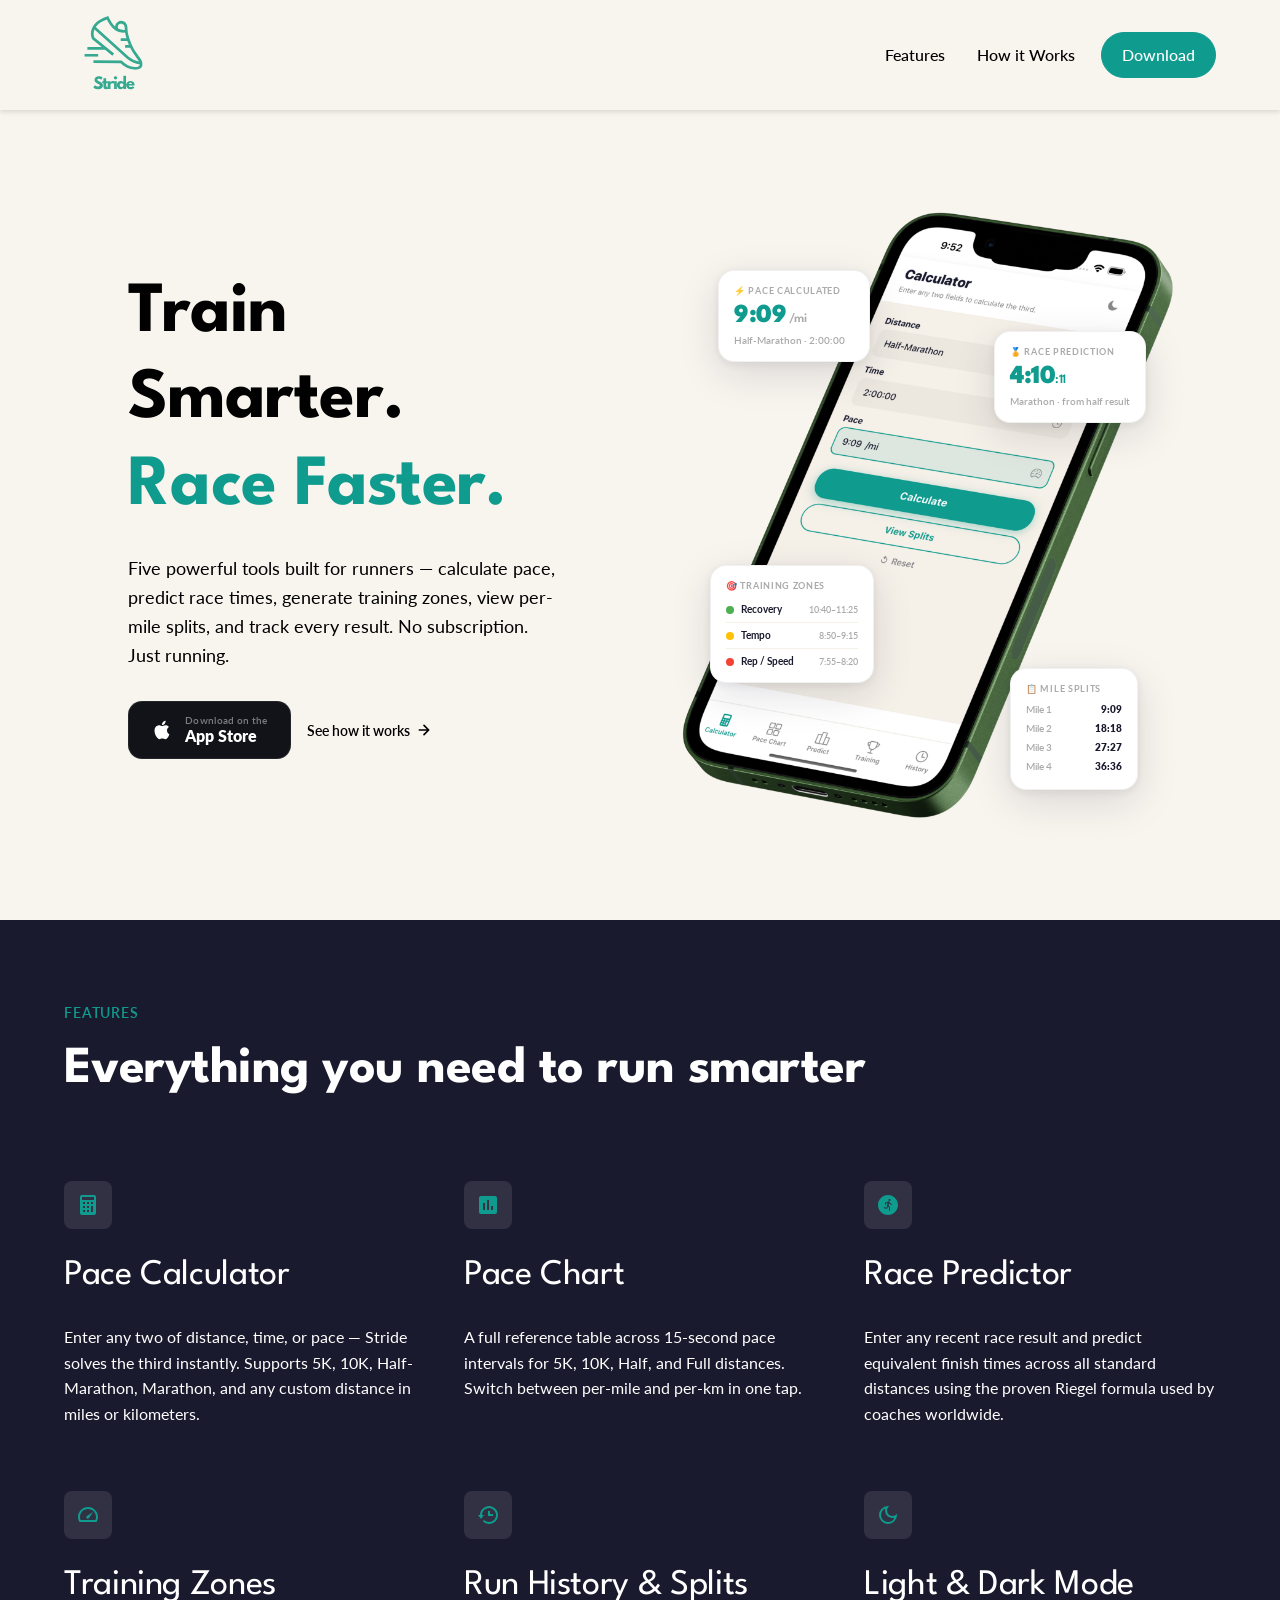
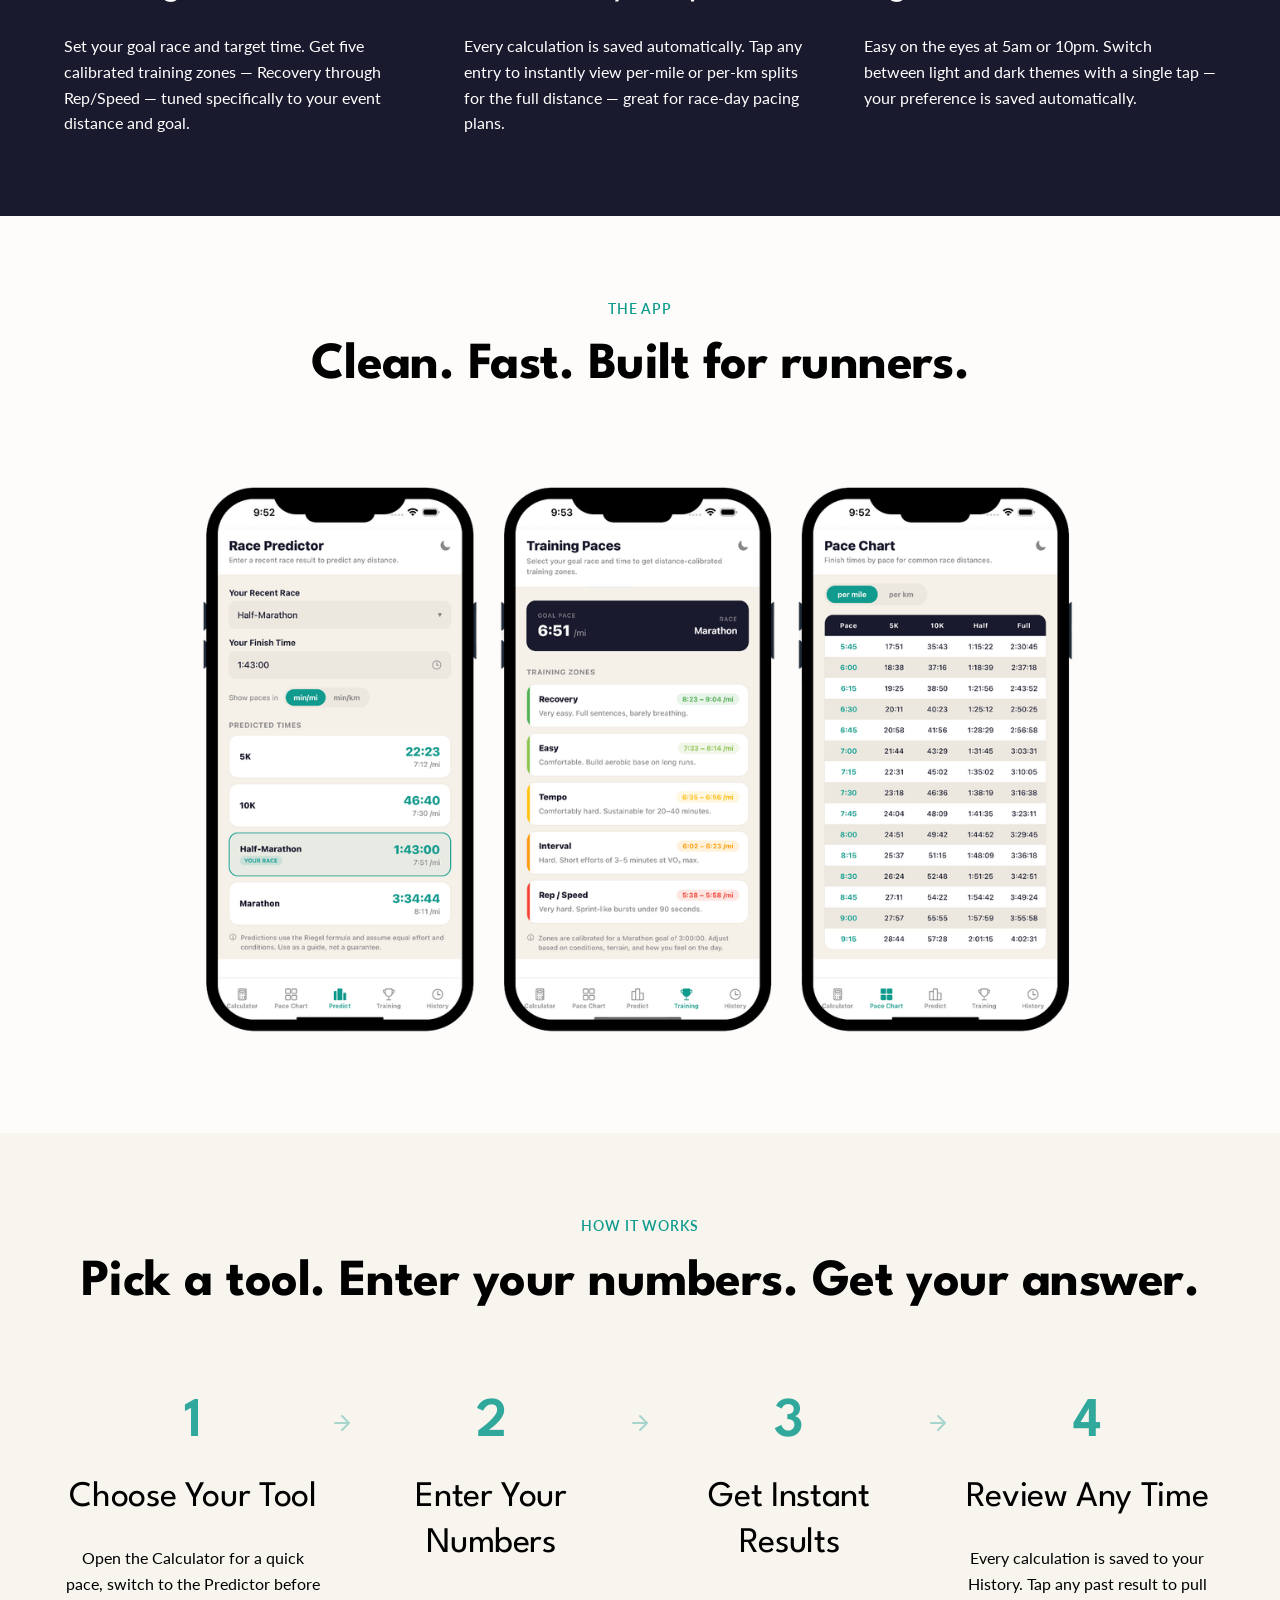
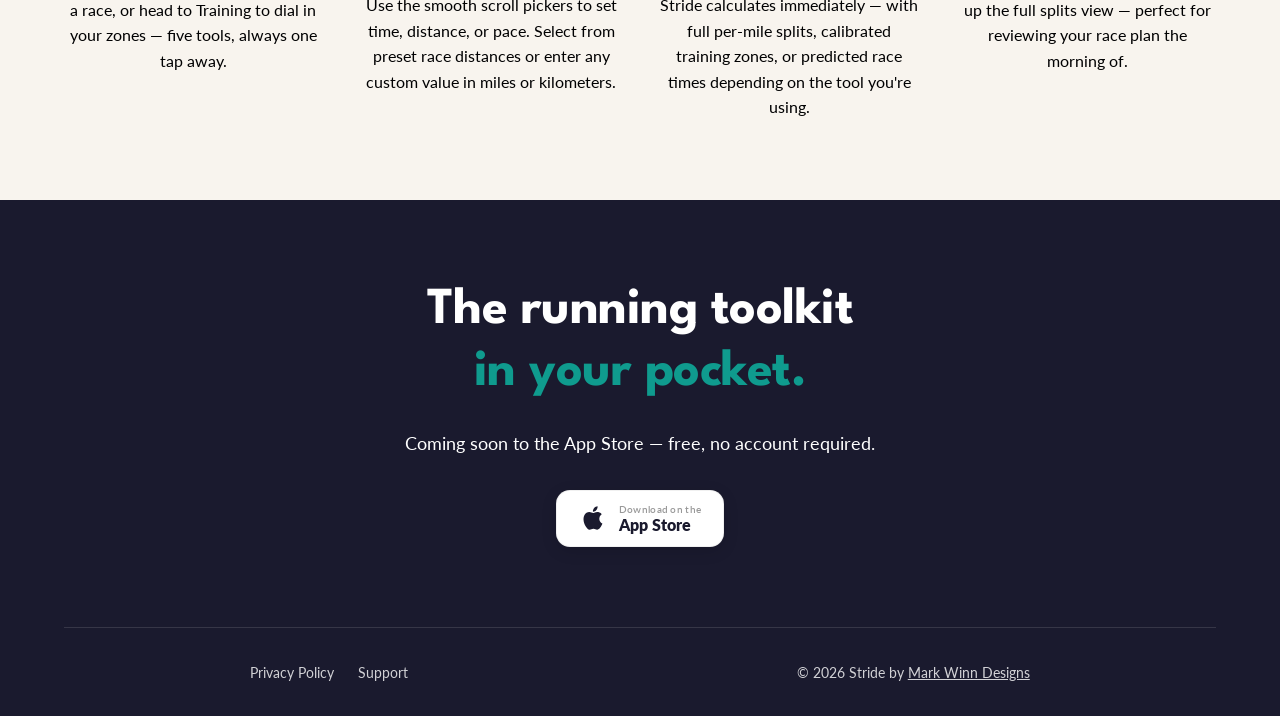
==== commit 54b061a2: "Reduce hero section height to bring content higher Co-Authored-By: Claude Sonnet 4.6 <noreply@anthro" ====
--- a/index.html
+++ b/index.html
@@ -17,6 +17,7 @@
   <meta name="description" content="Stride is a free iPhone app for runners. Calculate pace, predict race times, generate training zones, view per-mile splits, and track every result. No account. No subscription.">
   <meta name="keywords" content="running pace calculator, race time predictor, marathon pace calculator, half marathon calculator, training zones, running app, pace chart, mile splits">
   <link rel="canonical" href="https://runyourstride.com/">
+  <link rel="sitemap" type="application/xml" href="/sitemap.xml">
 
   <!-- Open Graph -->
   <meta property="og:type"        content="website">
@@ -142,7 +143,7 @@
       background: var(--cream-l);
       padding-left: 5%;
       padding-right: 5%;
-      min-height: 100vh;
+      min-height: 90vh;
       display: grid;
       grid-template-columns: 1fr 1fr;
       grid-column-gap: 0;
@@ -231,7 +232,7 @@
     .hero-phone {
       object-fit: contain;
       width: auto;
-      height: 100vh;
+      height: 85vh;
       max-height: 60rem;
       display: block;
     }
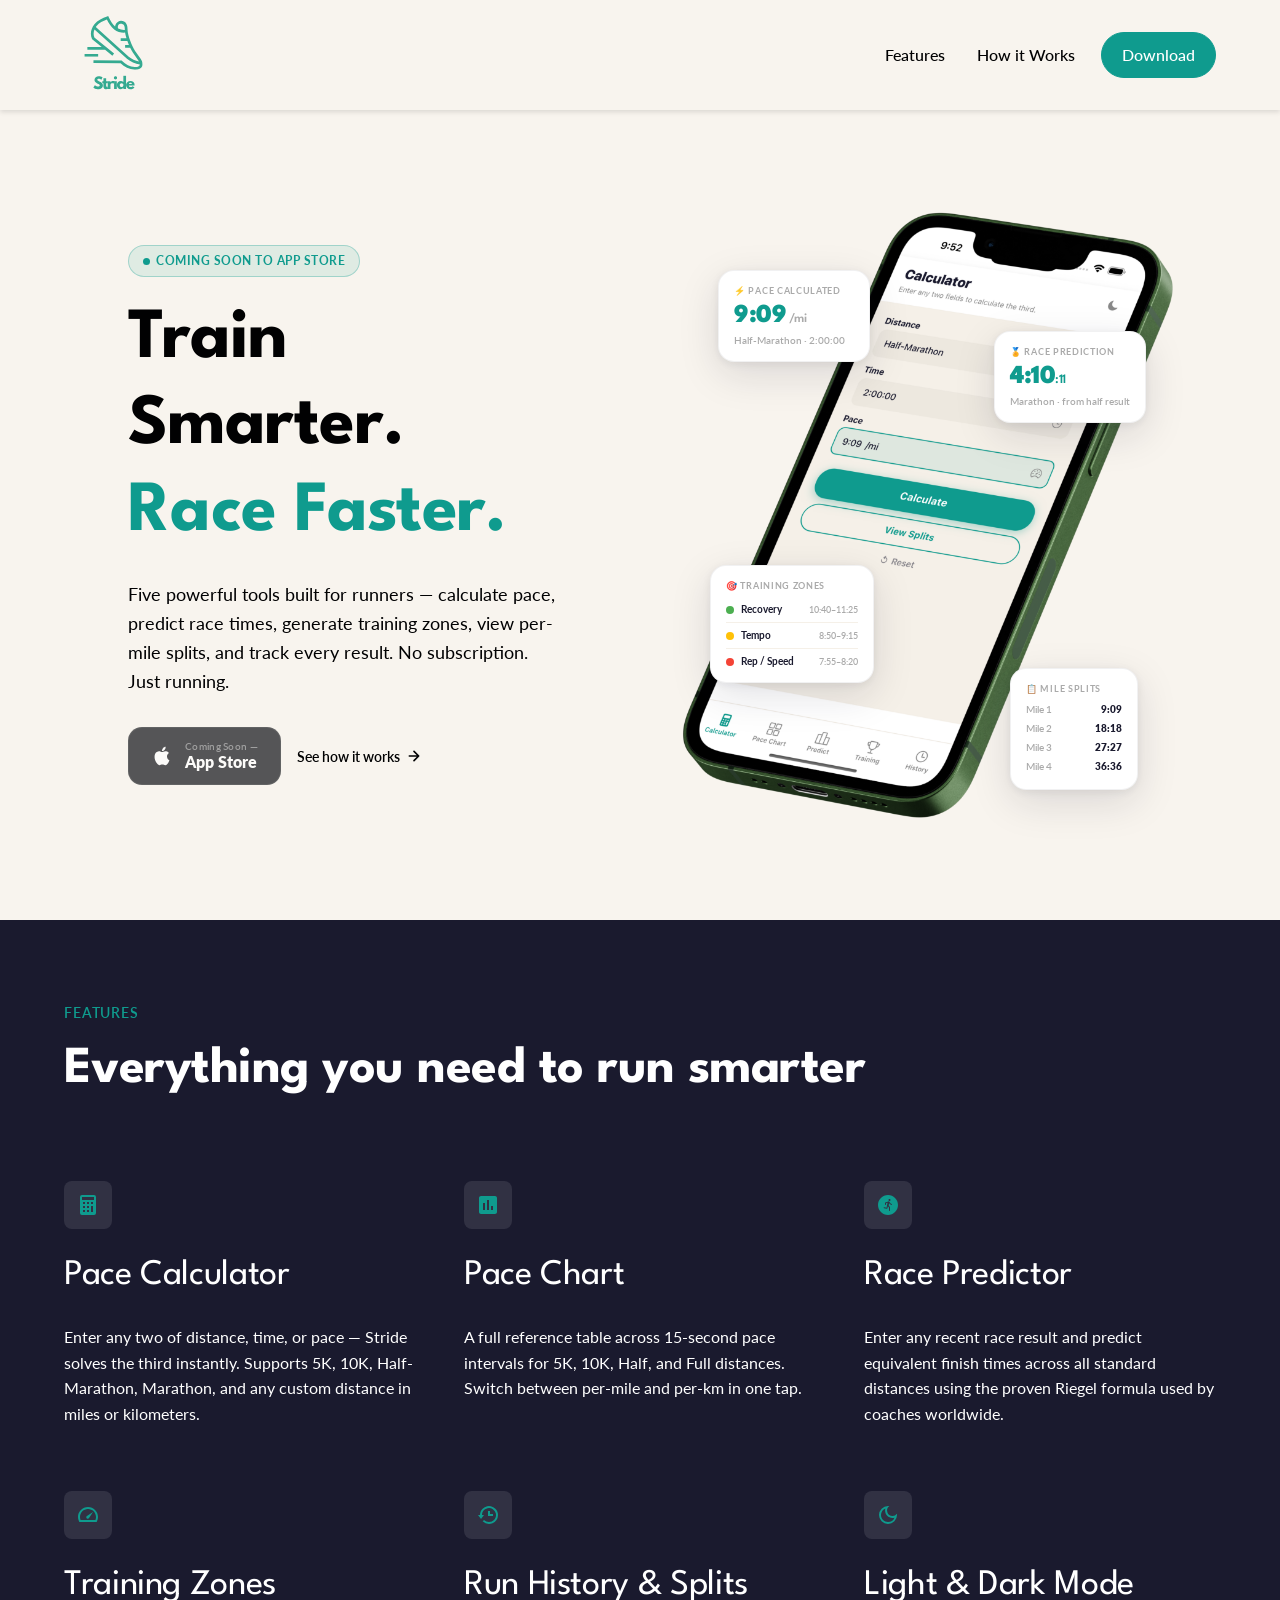
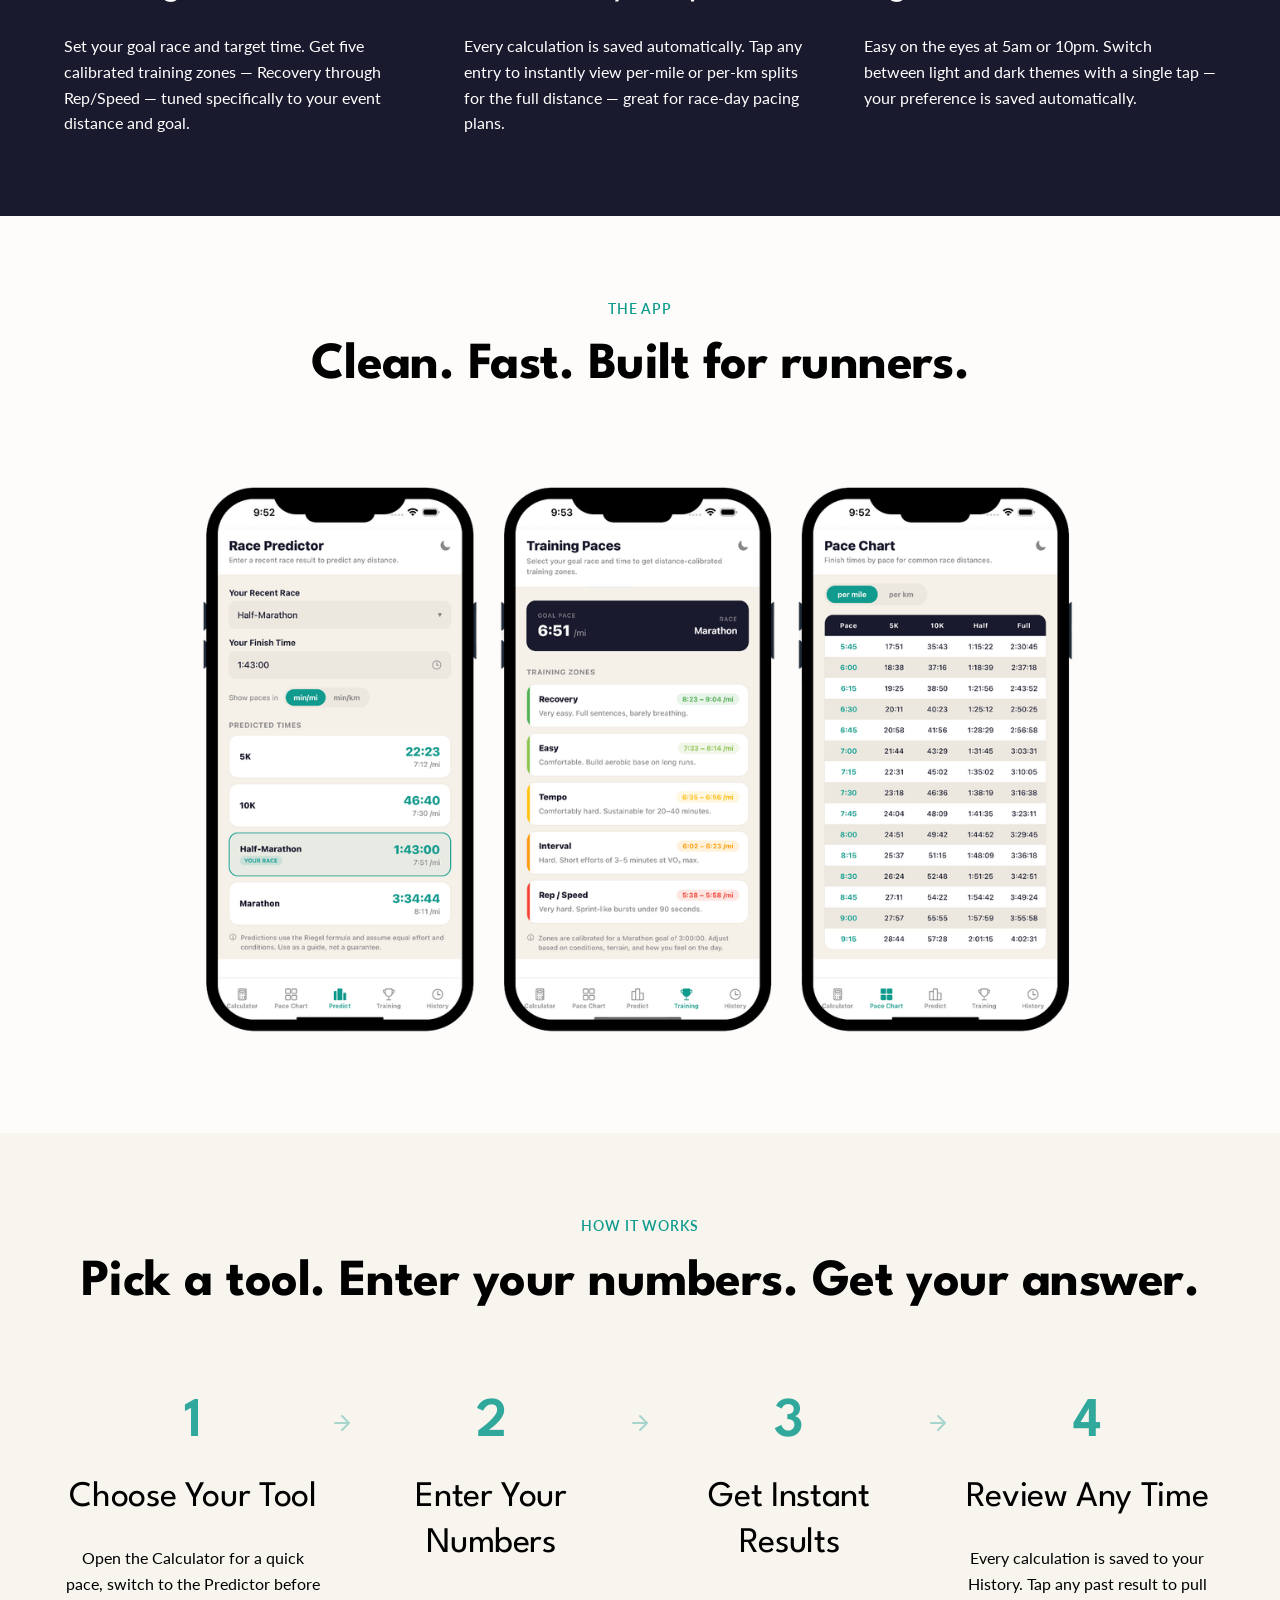
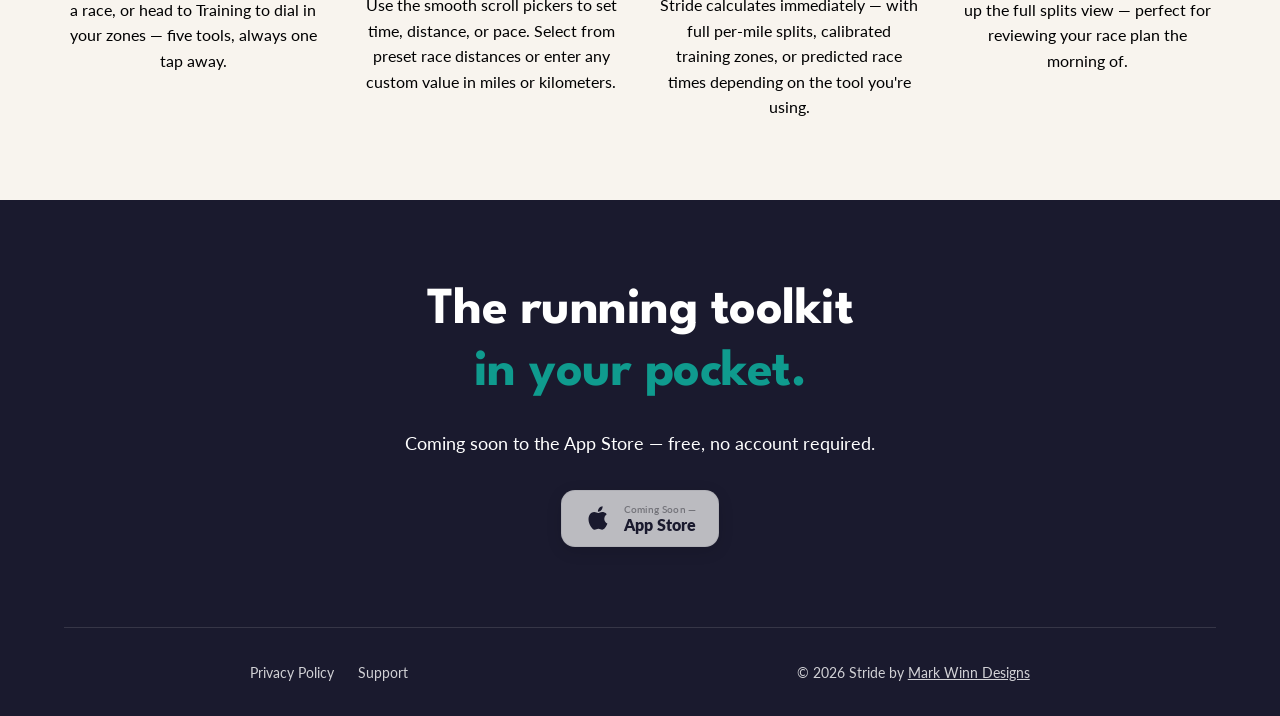
==== commit 1a2fd1ce: "Add coming soon indicators to hero and CTA buttons Co-Authored-By: Claude Sonnet 4.6 <noreply@anthro" ====
--- a/index.html
+++ b/index.html
@@ -277,6 +277,30 @@
     .stride-card-zones   { bottom: 28%; left: 32px;  }
     .stride-card-predict { top: 26%;    right: 32px; }
     .stride-card-splits  { bottom: 14%; right: 40px; }
+
+    /* ── COMING SOON BADGE ── */
+    .coming-soon-pill {
+      display: inline-flex;
+      align-items: center;
+      gap: 6px;
+      background: rgba(15, 155, 142, 0.1);
+      border: 1.5px solid rgba(15, 155, 142, 0.3);
+      color: var(--teal);
+      font-size: 12px;
+      font-weight: 700;
+      letter-spacing: 0.5px;
+      text-transform: uppercase;
+      padding: 6px 14px;
+      border-radius: 100px;
+      margin-bottom: 1.25rem;
+    }
+    .coming-soon-pill span.dot {
+      width: 7px;
+      height: 7px;
+      border-radius: 50%;
+      background: var(--teal);
+      display: inline-block;
+    }
 
     /* ── SHARED SECTION STRUCTURE ── */
     .padding-global { padding-left: 5%; padding-right: 5%; }
@@ -610,17 +634,18 @@
   <!-- HERO -->
   <header class="section-header padding-global">
     <div class="hero-content">
+      <div class="coming-soon-pill"><span class="dot"></span> Coming Soon to App Store</div>
       <h1>Train Smarter.</h1>
       <h1 class="accent">Race Faster.</h1>
       <p>Five powerful tools built for runners — calculate pace, predict race times, generate training zones, view per-mile splits, and track every result. No subscription. Just running.</p>
       <div class="hero-actions">
-        <a href="https://apps.apple.com/app/stride-running-calculator/id6747827741" target="_blank" class="store-badge dark">
+        <span class="store-badge dark" style="cursor: default; opacity: 0.7;">
           <svg width="22" height="22" viewBox="0 0 24 24" fill="currentColor"><path d="M18.71 19.5c-.83 1.24-1.71 2.45-3.05 2.47-1.34.03-1.77-.79-3.29-.79-1.53 0-2 .77-3.27.82-1.31.05-2.3-1.32-3.14-2.53C4.25 17 2.94 12.45 4.7 9.39c.87-1.52 2.43-2.48 4.12-2.51 1.28-.02 2.5.87 3.29.87.78 0 2.26-1.07 3.8-.91.65.03 2.47.26 3.64 1.98-.09.06-2.17 1.28-2.15 3.81.03 3.02 2.65 4.03 2.68 4.04-.03.07-.42 1.44-1.38 2.83M13 3.5c.73-.83 1.94-1.46 2.94-1.5.13 1.17-.34 2.35-1.04 3.19-.69.85-1.83 1.51-2.95 1.42-.15-1.15.41-2.35 1.05-3.11z"/></svg>
           <div class="badge-text">
-            <span class="badge-sub">Download on the</span>
+            <span class="badge-sub">Coming Soon —</span>
             <span class="badge-name">App Store</span>
           </div>
-        </a>
+        </span>
         <a href="#how-it-works" class="btn-link">
           See how it works
           <svg width="16" height="16" viewBox="0 0 24 24" fill="none" stroke="currentColor" stroke-width="2.5" stroke-linecap="round" stroke-linejoin="round"><path d="M5 12h14M12 5l7 7-7 7"/></svg>
@@ -778,13 +803,13 @@
         <h2>The running toolkit<br><span class="accent">in your pocket.</span></h2>
         <p>Coming soon to the App Store — free, no account required.</p>
         <div class="cta-badge-wrap">
-          <a href="https://apps.apple.com/app/stride-running-calculator/id6747827741" target="_blank" class="store-badge light">
+          <span class="store-badge light" style="cursor: default; opacity: 0.7;">
             <svg width="28" height="28" viewBox="0 0 24 24" fill="currentColor"><path d="M18.71 19.5c-.83 1.24-1.71 2.45-3.05 2.47-1.34.03-1.77-.79-3.29-.79-1.53 0-2 .77-3.27.82-1.31.05-2.3-1.32-3.14-2.53C4.25 17 2.94 12.45 4.7 9.39c.87-1.52 2.43-2.48 4.12-2.51 1.28-.02 2.5.87 3.29.87.78 0 2.26-1.07 3.8-.91.65.03 2.47.26 3.64 1.98-.09.06-2.17 1.28-2.15 3.81.03 3.02 2.65 4.03 2.68 4.04-.03.07-.42 1.44-1.38 2.83M13 3.5c.73-.83 1.94-1.46 2.94-1.5.13 1.17-.34 2.35-1.04 3.19-.69.85-1.83 1.51-2.95 1.42-.15-1.15.41-2.35 1.05-3.11z"/></svg>
             <div class="badge-text">
-              <span class="badge-sub">Download on the</span>
+              <span class="badge-sub">Coming Soon —</span>
               <span class="badge-name">App Store</span>
             </div>
-          </a>
+          </span>
         </div>
       </div>
     </div>
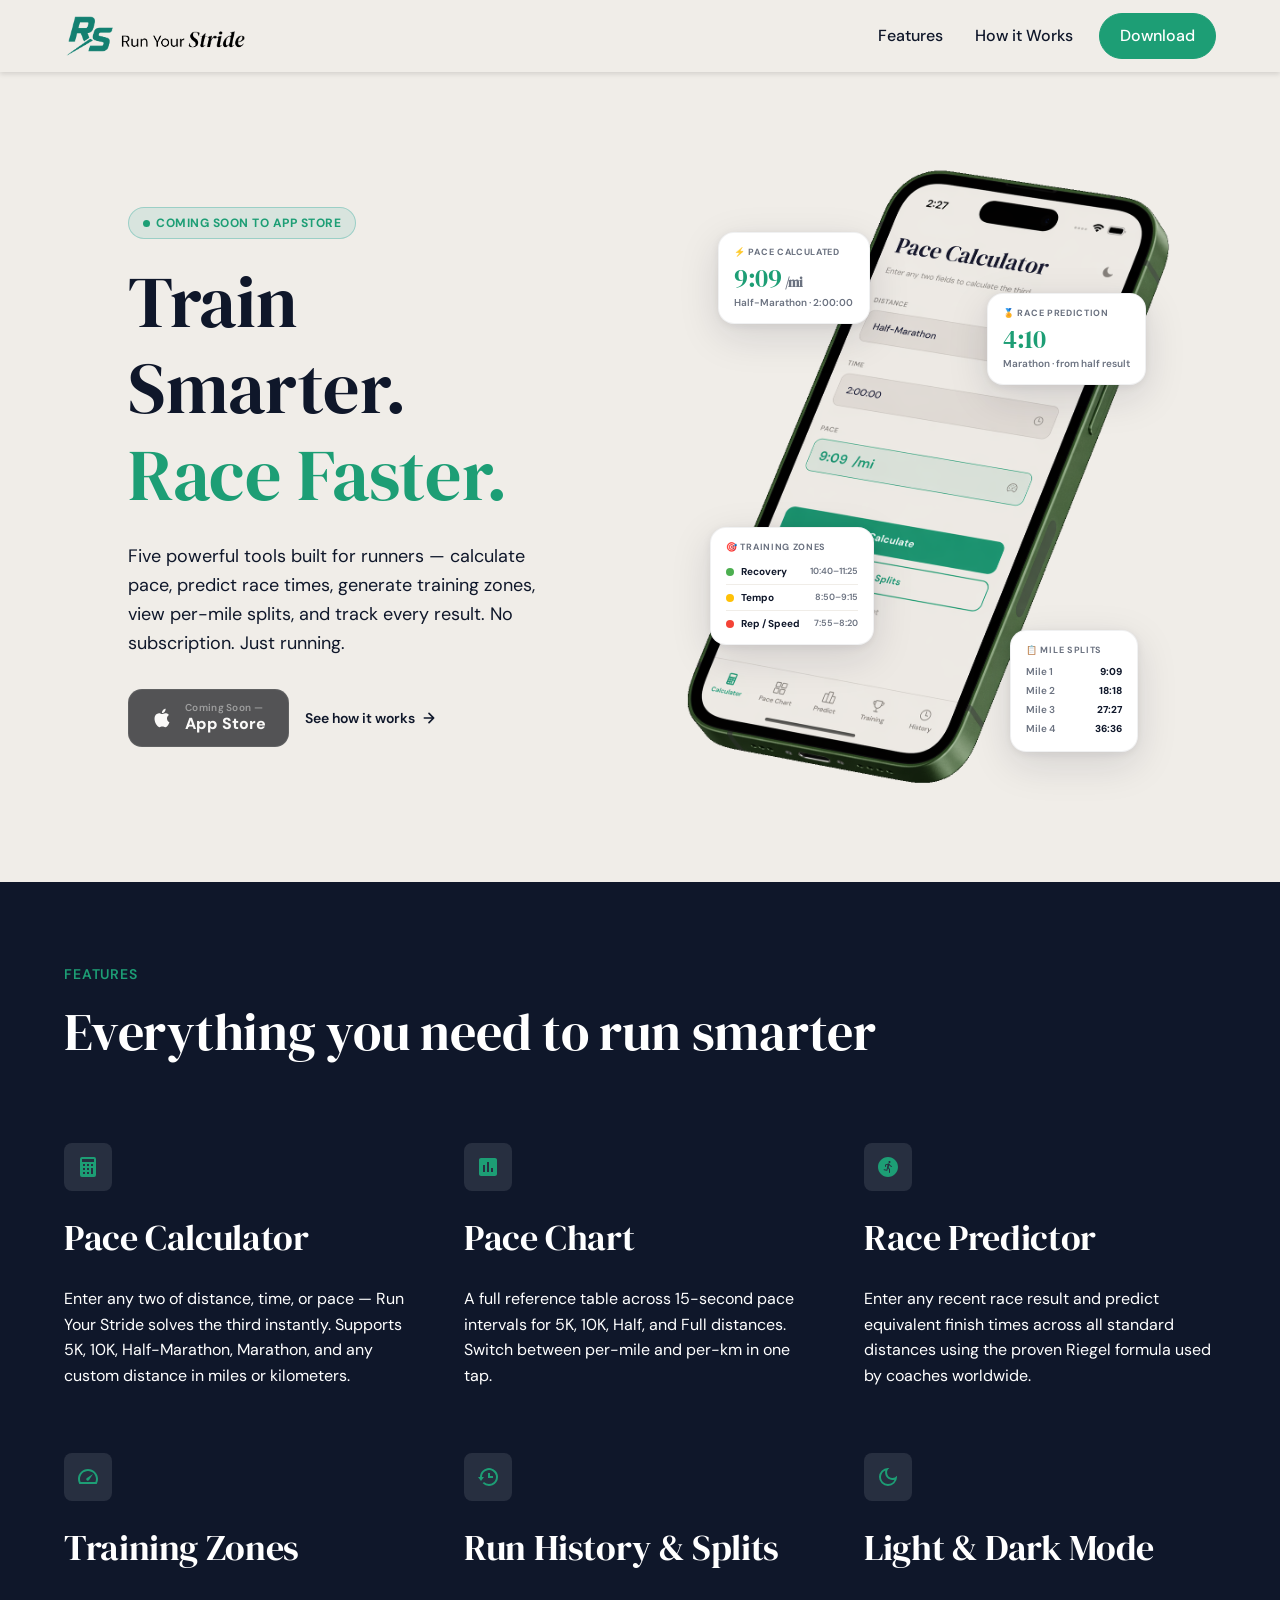
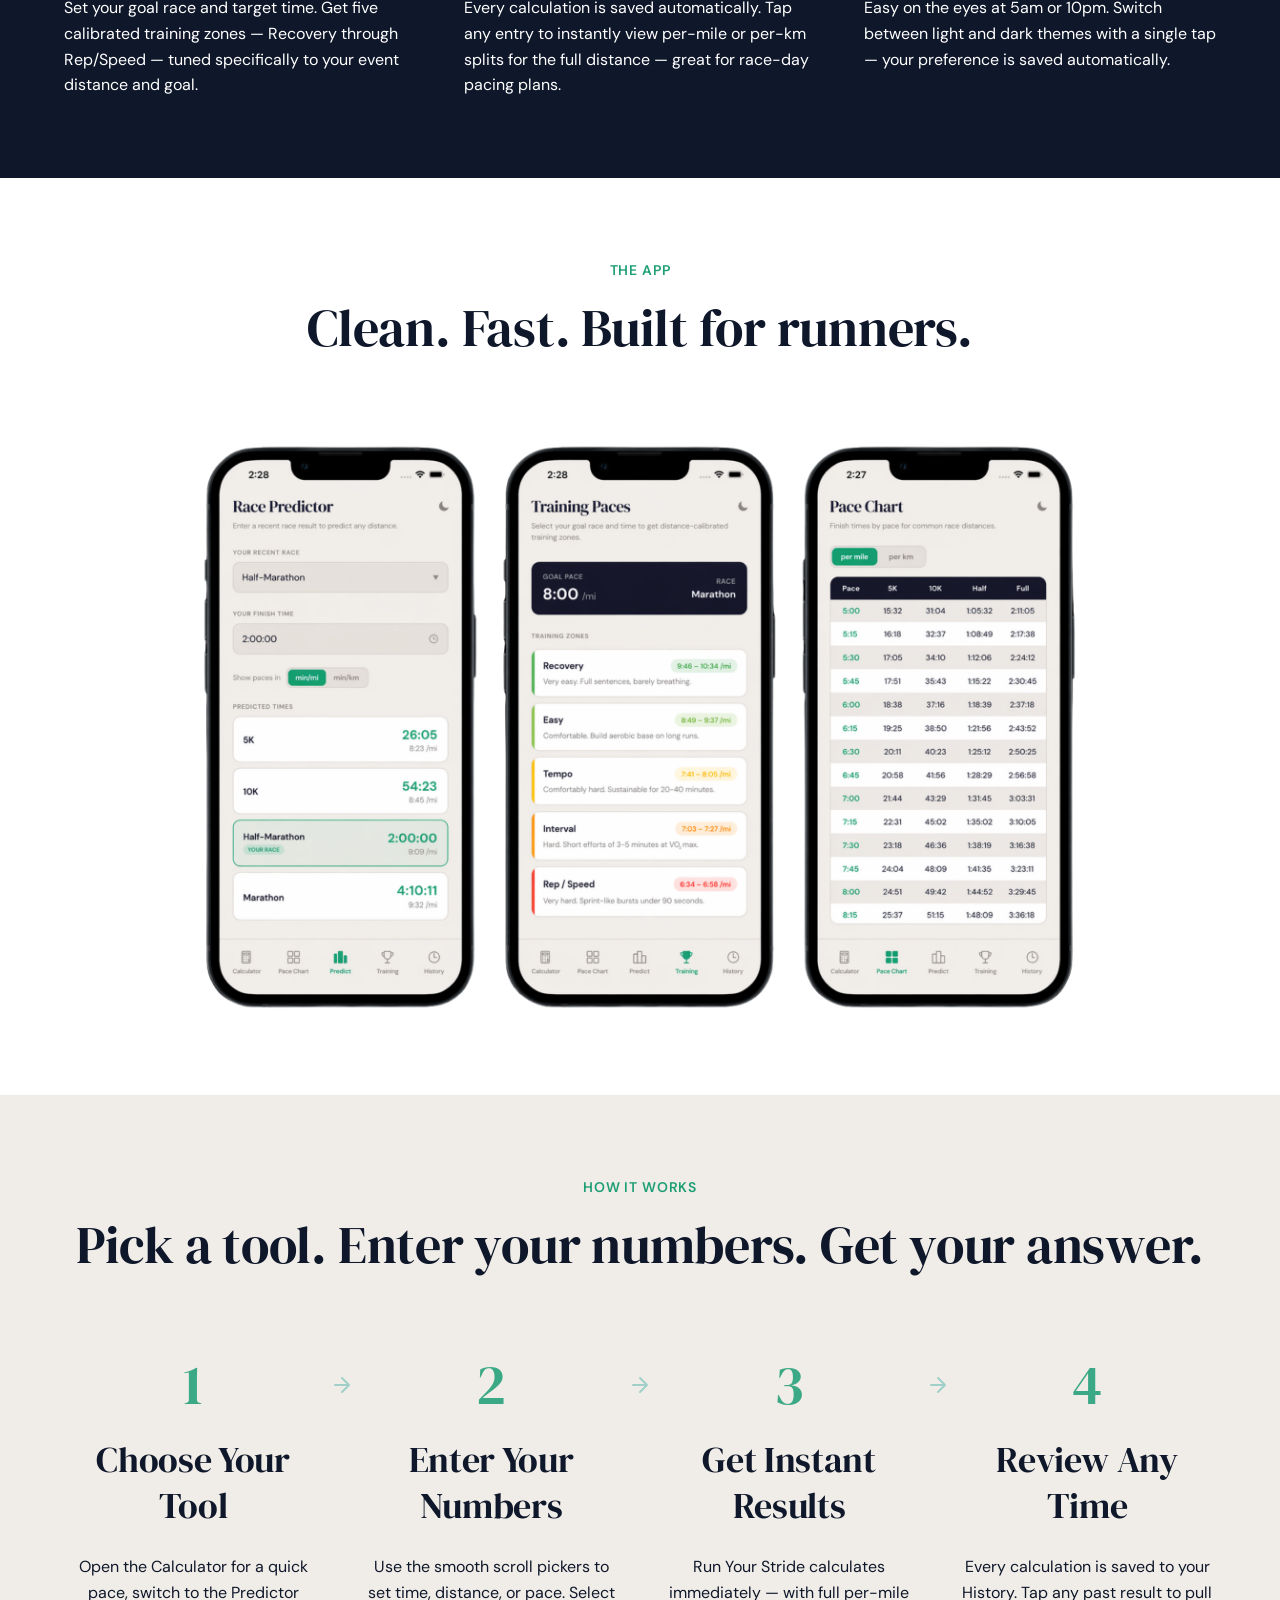
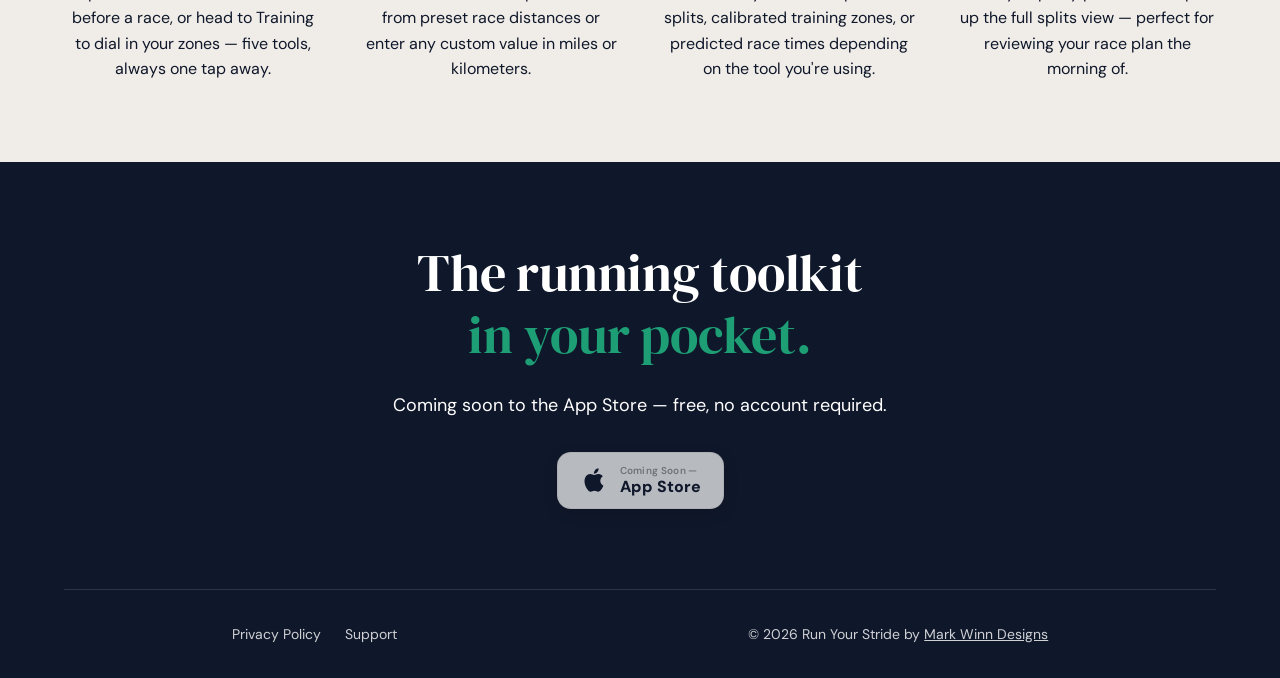
==== commit 77fdb676: "Rebrand to Run Your Stride — new colors, fonts, logo, and assets - Rename brand from Stride to Run Y" ====
--- a/index.html
+++ b/index.html
@@ -3,7 +3,7 @@
 <head>
   <meta charset="UTF-8">
   <meta name="viewport" content="width=device-width, initial-scale=1.0">
-  <title>Stride — Free Running Pace Calculator App for iPhone</title>
+  <title>Run Your Stride — Free Running Pace Calculator App for iPhone</title>
   <!-- Google tag (gtag.js) -->
   <script async src="https://www.googletagmanager.com/gtag/js?id=G-GBW9GCYMW4"></script>
   <script>
@@ -14,7 +14,7 @@
   </script>
 
   <!-- Primary SEO -->
-  <meta name="description" content="Stride is a free iPhone app for runners. Calculate pace, predict race times, generate training zones, view per-mile splits, and track every result. No account. No subscription.">
+  <meta name="description" content="Run Your Stride is a free iPhone app for runners. Calculate pace, predict race times, generate training zones, view per-mile splits, and track every result. No account. No subscription.">
   <meta name="keywords" content="running pace calculator, race time predictor, marathon pace calculator, half marathon calculator, training zones, running app, pace chart, mile splits">
   <link rel="canonical" href="https://runyourstride.com/">
   <link rel="sitemap" type="application/xml" href="/sitemap.xml">
@@ -22,43 +22,43 @@
   <!-- Open Graph -->
   <meta property="og:type"        content="website">
   <meta property="og:url"         content="https://runyourstride.com/">
-  <meta property="og:site_name"   content="Stride">
-  <meta property="og:title"       content="Stride — Free Running Pace Calculator App for iPhone">
+  <meta property="og:site_name"   content="Run Your Stride">
+  <meta property="og:title"       content="Run Your Stride — Free Running Pace Calculator App for iPhone">
   <meta property="og:description" content="Five powerful tools for runners — pace calculator, race predictor, training zones, pace chart, and run history with splits. Free. No account required.">
-  <meta property="og:image"       content="https://cdn.prod.website-files.com/69e011d5ca9686f2fe4710ec/69e2a498a8a51d73066d5942_opengraph.png">
+  <meta property="og:image"       content="https://runyourstride.com/images/opengraph.png">
 
   <!-- Twitter Card -->
   <meta name="twitter:card"        content="summary_large_image">
-  <meta name="twitter:title"       content="Stride — Free Running Pace Calculator App for iPhone">
+  <meta name="twitter:title"       content="Run Your Stride — Free Running Pace Calculator App for iPhone">
   <meta name="twitter:description" content="Five powerful tools for runners — pace calculator, race predictor, training zones, pace chart, and run history with splits. Free. No account required.">
-  <meta name="twitter:image"       content="https://cdn.prod.website-files.com/69e011d5ca9686f2fe4710ec/69e2a498a8a51d73066d5942_opengraph.png">
-
-  <meta name="theme-color" content="#0f9b8e">
-  <link rel="shortcut icon" href="images/Stride (2).png" type="image/x-icon">
-  <link rel="apple-touch-icon" href="images/Stride (2).png">
+  <meta name="twitter:image"       content="https://runyourstride.com/images/opengraph.png">
+
+  <meta name="theme-color" content="#1d9e75">
+  <link rel="shortcut icon" href="images/favicon-32.png" type="image/png">
+  <link rel="apple-touch-icon" href="images/apple-touch-icon.png">
 
   <link rel="preconnect" href="https://fonts.googleapis.com">
   <link rel="preconnect" href="https://fonts.gstatic.com" crossorigin>
-  <link href="https://fonts.googleapis.com/css2?family=League+Spartan:wght@400;500;600;700;800;900&family=Lato:wght@400;500;600;700;900&display=swap" rel="stylesheet">
+  <link href="https://fonts.googleapis.com/css2?family=DM+Serif+Display:ital@0;1&family=DM+Sans:wght@400;500;600;700&display=swap" rel="stylesheet">
 
   <style>
     *, *::before, *::after { box-sizing: border-box; margin: 0; padding: 0; }
     html { scroll-behavior: smooth; }
 
     :root {
-      --teal:   #0f9b8e;
-      --teal-d: #0c7c71;
-      --dark:   #1a1a2e;
-      --cream-l: #f8f4ee;
-      --cream:  #f5f0e8;
-      --gray:   #010102;
+      --teal:   #1d9e75;
+      --teal-d: #178a60;
+      --dark:   #0f172a;
+      --cream-l: #f0ede8;
+      --cream:  #f0ede8;
+      --gray:   #0f172a;
       --white:  #ffffff;
     }
 
     body {
-      font-family: 'Lato', sans-serif;
+      font-family: 'DM Sans', sans-serif;
       background: var(--cream-l);
-      color: #010102;
+      color: var(--gray);
       font-size: 1rem;
       line-height: 1.5;
       -webkit-font-smoothing: antialiased;
@@ -66,15 +66,15 @@
     }
 
     h1, h2, h3, h4 {
-      font-family: 'League Spartan', sans-serif;
+      font-family: 'DM Serif Display', serif;
       margin: 0;
       line-height: 1.2;
     }
 
-    /* Webflow heading scale */
-    h1 { font-size: 4.5rem;  font-weight: 700; letter-spacing: -.045rem; }
-    h2 { font-size: 3.25rem; font-weight: 700; letter-spacing: -.0325rem; }
-    h3 { font-size: 2.75rem; font-weight: 400; letter-spacing: -.0275rem; }
+    /* Heading scale */
+    h1 { font-size: 4.5rem;  font-weight: 400; letter-spacing: -.02rem; }
+    h2 { font-size: 3.25rem; font-weight: 400; letter-spacing: -.015rem; }
+    h3 { font-size: 2.75rem; font-weight: 400; letter-spacing: -.01rem; }
 
     p  { margin-bottom: 0; }
     a  { text-decoration: none; color: inherit; }
@@ -107,7 +107,7 @@
       padding: 5px 0;
     }
     .navbar-logo img {
-      height: 100px;
+      height: 44px;
       width: auto;
     }
     .navbar-menu {
@@ -122,7 +122,7 @@
       padding: 1.5rem 1rem;
       font-size: 1rem;
       font-weight: 500;
-      color: #010102;
+      color: var(--gray);
       transition: opacity 0.2s;
     }
     .navbar-menu a:hover { opacity: 0.6; }
@@ -155,7 +155,7 @@
       margin-right: 5rem;
     }
     .hero-content h1 {
-      color: #010102;
+      color: var(--gray);
     }
     .hero-content h1.accent { color: var(--teal); }
     .hero-content h1 .accent { color: var(--teal); }
@@ -219,7 +219,7 @@
       color: var(--gray);
       transition: color 0.2s;
     }
-    .btn-link:hover { color: #010102; }
+    .btn-link:hover { color: var(--gray); }
     .btn-link svg { transition: transform 0.2s; }
     .btn-link:hover svg { transform: translateX(3px); }
 
@@ -243,35 +243,35 @@
       box-shadow: 0 12px 40px rgba(26,26,46,0.13), 0 2px 8px rgba(26,26,46,0.07);
       padding: 13px 15px;
       z-index: 10;
-      border: 1px solid rgba(26,26,46,0.06);
+      border: 1px solid rgba(15,23,42,0.06);
       min-width: 152px;
-      font-family: 'Lato', sans-serif;
+      font-family: 'DM Sans', sans-serif;
     }
     .stride-card-label {
       font-size: 9px;
       font-weight: 700;
       text-transform: uppercase;
       letter-spacing: 0.7px;
-      color: #aaa;
+      color: #6b7280;
       margin-bottom: 5px;
     }
     .stride-card-value {
-      font-family: 'League Spartan', sans-serif;
+      font-family: 'DM Serif Display', serif;
       font-size: 26px;
-      font-weight: 900;
+      font-weight: 400;
       color: var(--dark);
       line-height: 1;
-      letter-spacing: -0.5px;
+      letter-spacing: -0.3px;
     }
     .stride-card-value.teal { color: var(--teal); }
-    .stride-card-sub { font-size: 10px; font-weight: 600; color: #aaa; margin-top: 4px; }
-    .stride-zone-row { display: flex; align-items: center; gap: 7px; padding: 5px 0; border-bottom: 1px solid #f5f0e8; }
+    .stride-card-sub { font-size: 10px; font-weight: 600; color: #6b7280; margin-top: 4px; }
+    .stride-zone-row { display: flex; align-items: center; gap: 7px; padding: 5px 0; border-bottom: 1px solid var(--cream); }
     .stride-zone-row:last-child { border-bottom: none; padding-bottom: 0; }
     .stride-zone-dot { width: 8px; height: 8px; border-radius: 50%; flex-shrink: 0; }
     .stride-zone-name { font-size: 10px; font-weight: 700; color: var(--dark); flex: 1; }
-    .stride-zone-pace { font-size: 9px; font-weight: 600; color: #aaa; }
+    .stride-zone-pace { font-size: 9px; font-weight: 600; color: #6b7280; }
     .stride-split-row { display: flex; justify-content: space-between; font-size: 10px; padding: 2px 0; }
-    .stride-split-label { color: #aaa; font-weight: 600; }
+    .stride-split-label { color: #6b7280; font-weight: 600; }
     .stride-split-val   { font-weight: 800; color: var(--dark); }
     .stride-card-pace    { top: 18%;    left: 40px;  }
     .stride-card-zones   { bottom: 28%; left: 32px;  }
@@ -318,10 +318,10 @@
     }
     .section-heading {
       font-size: 3.25rem;
-      font-weight: 700;
-      letter-spacing: -.0325rem;
+      font-weight: 400;
+      letter-spacing: -.015rem;
       line-height: 1.2;
-      font-family: 'League Spartan', sans-serif;
+      font-family: 'DM Serif Display', serif;
       margin-bottom: 5rem;
     }
     .section-heading .accent { color: var(--teal); }
@@ -377,8 +377,8 @@
     }
 
     /* ── SHOWCASE ── */
-    .section-showcase { background: #fdfcfa; }
-    .section-showcase .section-heading { color: #010102; margin-bottom: 0; }
+    .section-showcase { background: var(--white); }
+    .section-showcase .section-heading { color: var(--gray); margin-bottom: 0; }
     .showcase-header { text-align: center; margin-bottom: 5rem; }
     .cta31-image-wrapper {
       border-radius: 8px;
@@ -396,7 +396,7 @@
     /* ── HOW IT WORKS ── */
     .section-how { background: var(--cream-l); }
     .how-header { text-align: center; margin-bottom: 5rem; }
-    .how-header .section-heading { color: #010102; margin-bottom: 0; }
+    .how-header .section-heading { color: var(--gray); margin-bottom: 0; }
     .steps-grid {
       display: grid;
       grid-template-columns: 1fr 2.5rem 1fr 2.5rem 1fr 2.5rem 1fr;
@@ -409,9 +409,9 @@
       width: 100%;
     }
     .step-number {
-      font-family: 'League Spartan', sans-serif;
+      font-family: 'DM Serif Display', serif;
       font-size: 3.5rem;
-      font-weight: 600;
+      font-weight: 400;
       color: var(--teal);
       line-height: 1;
       margin-bottom: 1.5rem;
@@ -429,7 +429,7 @@
       font-weight: 400;
       letter-spacing: -.0225rem;
       line-height: 1.3;
-      color: #010102;
+      color: var(--gray);
       margin-bottom: 1.5rem;
     }
     .step-item p {
@@ -448,8 +448,8 @@
     }
     .cta-inner h2 {
       font-size: 3.25rem;
-      font-weight: 700;
-      letter-spacing: -.0325rem;
+      font-weight: 400;
+      letter-spacing: -.015rem;
       line-height: 1.2;
       color: #fff;
       margin-bottom: 1.5rem;
@@ -552,7 +552,7 @@
       display: block;
       width: 24px;
       height: 2px;
-      background: #010102;
+      background: var(--gray);
       border-radius: 2px;
       transition: transform 0.25s, opacity 0.25s;
     }
@@ -618,7 +618,7 @@
   <nav class="navbar">
     <div class="navbar-container">
       <a href="#" class="navbar-logo">
-        <img src="images/Stride (2).svg" alt="Stride">
+        <img src="images/nav-logo.png" alt="Run Your Stride">
       </a>
       <ul class="navbar-menu" id="navbar-menu">
         <li><a href="#features" onclick="closeMenu()">Features</a></li>
@@ -655,18 +655,13 @@
     <div class="hero-image-wrapper">
       <div class="stride-cluster">
         <img
-          src="images/hero-phone.png"
-          srcset="images/hero-phone-500.png 500w,
-                  images/hero-phone-800.png 800w,
-                  images/hero-phone-1080.png 1080w,
-                  images/hero-phone.png 3252w"
-          sizes="(max-width: 767px) 300px, 100%"
-          alt="Stride app on iPhone"
+          src="images/hero-phone-new.png"
+          alt="Run Your Stride app on iPhone"
           class="hero-phone"
           loading="eager">
         <div class="stride-card stride-card-pace">
           <div class="stride-card-label">⚡ Pace Calculated</div>
-          <div class="stride-card-value teal">9:09<span style="font-size:13px;font-weight:600;color:#aaa;"> /mi</span></div>
+          <div class="stride-card-value teal">9:09<span style="font-size:13px;font-weight:600;color:#6b7280;"> /mi</span></div>
           <div class="stride-card-sub">Half-Marathon · 2:00:00</div>
         </div>
         <div class="stride-card stride-card-zones" style="min-width:164px;">
@@ -677,7 +672,7 @@
         </div>
         <div class="stride-card stride-card-predict">
           <div class="stride-card-label">🏅 Race Prediction</div>
-          <div class="stride-card-value teal">4:10<span style="font-size:13px;font-weight:600;">:11</span></div>
+          <div class="stride-card-value teal">4:10</div>
           <div class="stride-card-sub">Marathon · from half result</div>
         </div>
         <div class="stride-card stride-card-splits" style="min-width:128px;">
@@ -702,7 +697,7 @@
         <div class="feature-item fade-in fade-in-delay-1">
           <div class="feature-icon-wrap"><div class="icon-box"><svg width="24" height="24" viewBox="0 0 24 24" fill="currentColor"><path d="M6 22h12a2 2 0 0 0 2-2V4a2 2 0 0 0-2-2H6a2 2 0 0 0-2 2v16a2 2 0 0 0 2 2zm3-3H7v-2h2v2zm0-4H7v-2h2v2zm0-4H7V9h2v2zm4 8h-2v-2h2v2zm0-4h-2v-2h2v2zm0-4h-2V9h2v2zm4 8h-2v-6h2v6zm0-8h-2V9h2v2zM6 4h12v3H6V4z"/></svg></div></div>
           <h3>Pace Calculator</h3>
-          <p>Enter any two of distance, time, or pace — Stride solves the third instantly. Supports 5K, 10K, Half-Marathon, Marathon, and any custom distance in miles or kilometers.</p>
+          <p>Enter any two of distance, time, or pace — Run Your Stride solves the third instantly. Supports 5K, 10K, Half-Marathon, Marathon, and any custom distance in miles or kilometers.</p>
         </div>
         <div class="feature-item fade-in fade-in-delay-2">
           <div class="feature-icon-wrap"><div class="icon-box"><svg width="24" height="24" viewBox="0 0 24 24" fill="currentColor"><path d="M19 3H5c-1.1 0-2 .9-2 2v14c0 1.1.9 2 2 2h14c1.1 0 2-.9 2-2V5c0-1.1-.9-2-2-2M9 17H7v-7h2zm4 0h-2V7h2zm4 0h-2v-4h2z"/></svg></div></div>
@@ -742,13 +737,8 @@
       </div>
       <div class="cta31-image-wrapper fade-in fade-in-delay-2">
         <img
-          src="images/app-showcase.png"
-          srcset="images/app-showcase-500.png 500w,
-                  images/app-showcase-800.png 800w,
-                  images/app-showcase-1080.png 1080w,
-                  images/app-showcase.png 1878w"
-          sizes="(max-width: 767px) 100vw, 80vw"
-          alt="Stride app screens"
+          src="images/app-showcase-new.png"
+          alt="Run Your Stride app screens"
           class="cta31-image"
           loading="lazy">
       </div>
@@ -782,7 +772,7 @@
         <div class="step-item">
           <div class="step-number">3</div>
           <h3>Get Instant Results</h3>
-          <p>Stride calculates immediately — with full per-mile splits, calibrated training zones, or predicted race times depending on the tool you're using.</p>
+          <p>Run Your Stride calculates immediately — with full per-mile splits, calibrated training zones, or predicted race times depending on the tool you're using.</p>
         </div>
         <div class="step-connector">
           <svg width="24" height="24" viewBox="0 0 24 24" fill="none" stroke="currentColor" stroke-width="2" stroke-linecap="round" stroke-linejoin="round"><path d="M5 12h14M12 5l7 7-7 7"/></svg>
@@ -824,7 +814,7 @@
         <li><a href="support.html">Support</a></li>
       </ul>
       <div class="footer-credit">
-        <span>© 2026 Stride by</span>
+        <span>© 2026 Run Your Stride by</span>
         <a href="https://www.markwinndesigns.com/" target="_blank">Mark Winn Designs</a>
       </div>
     </div>
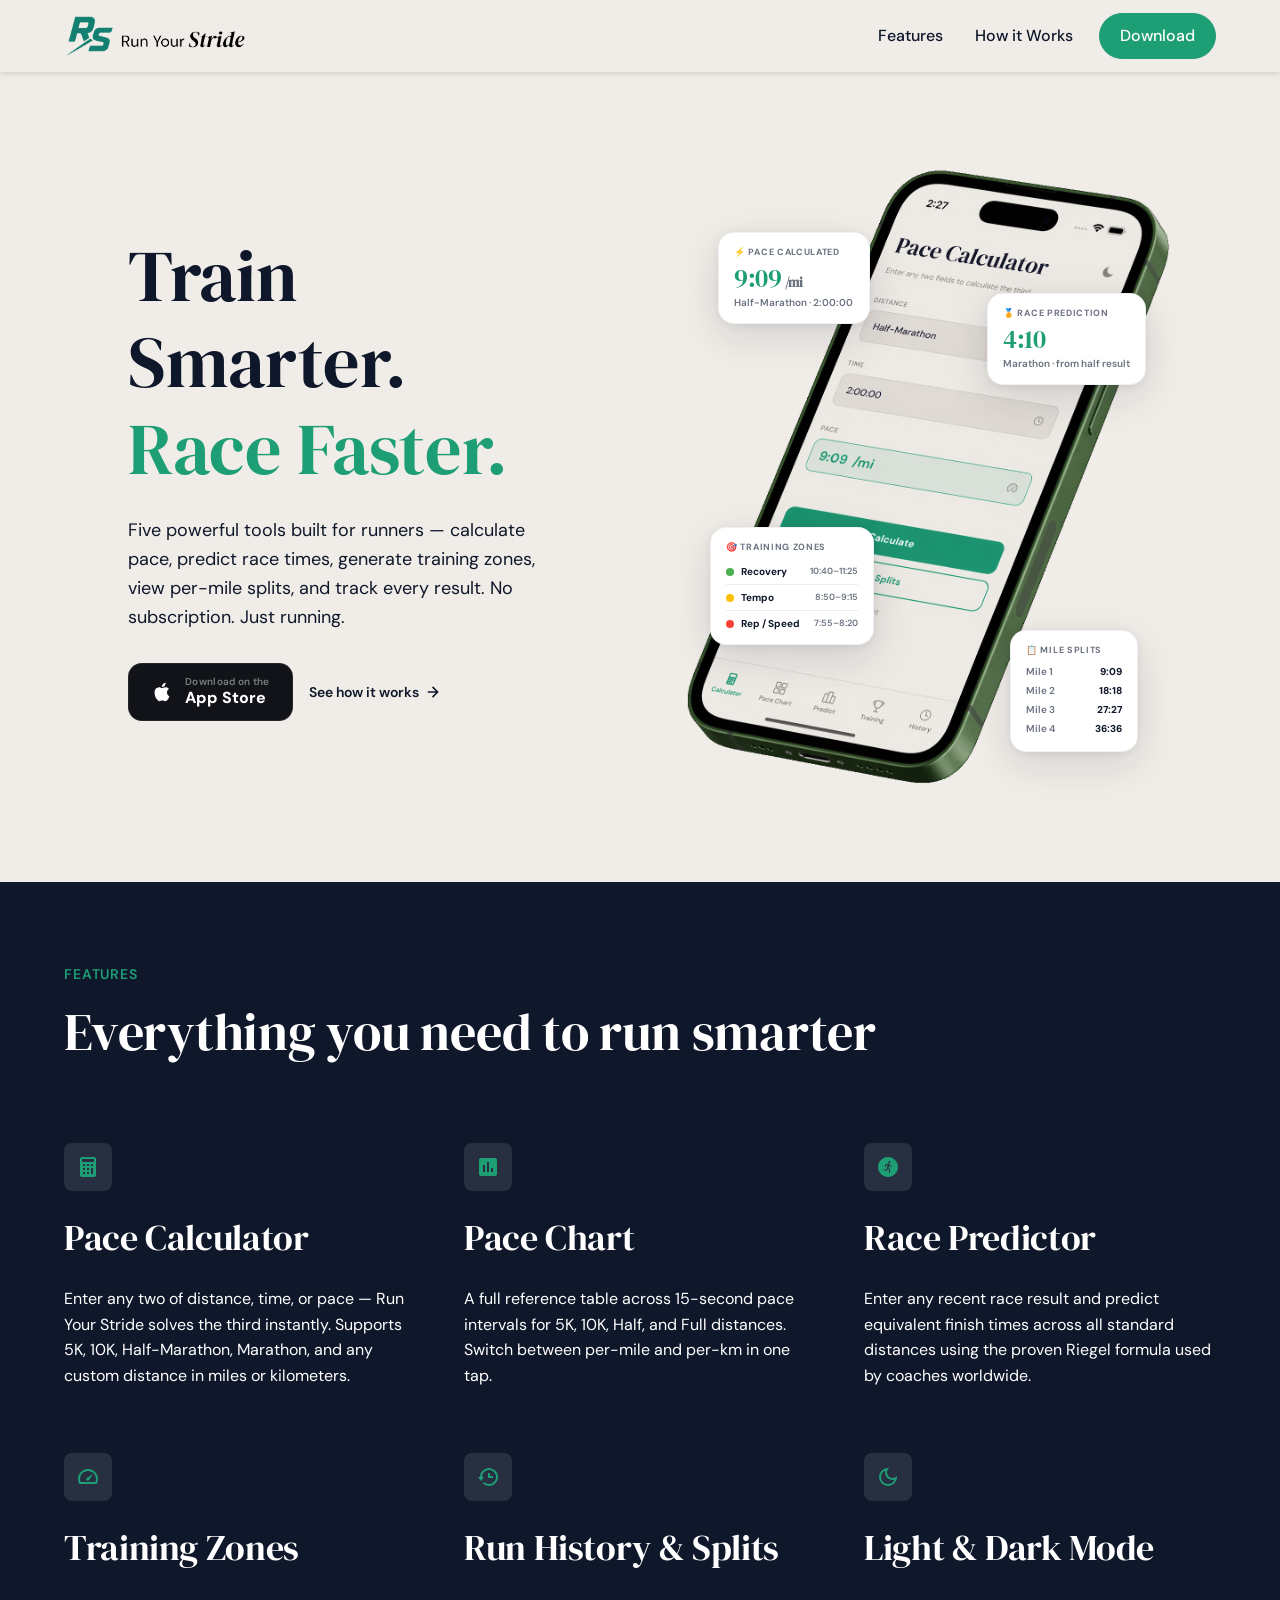
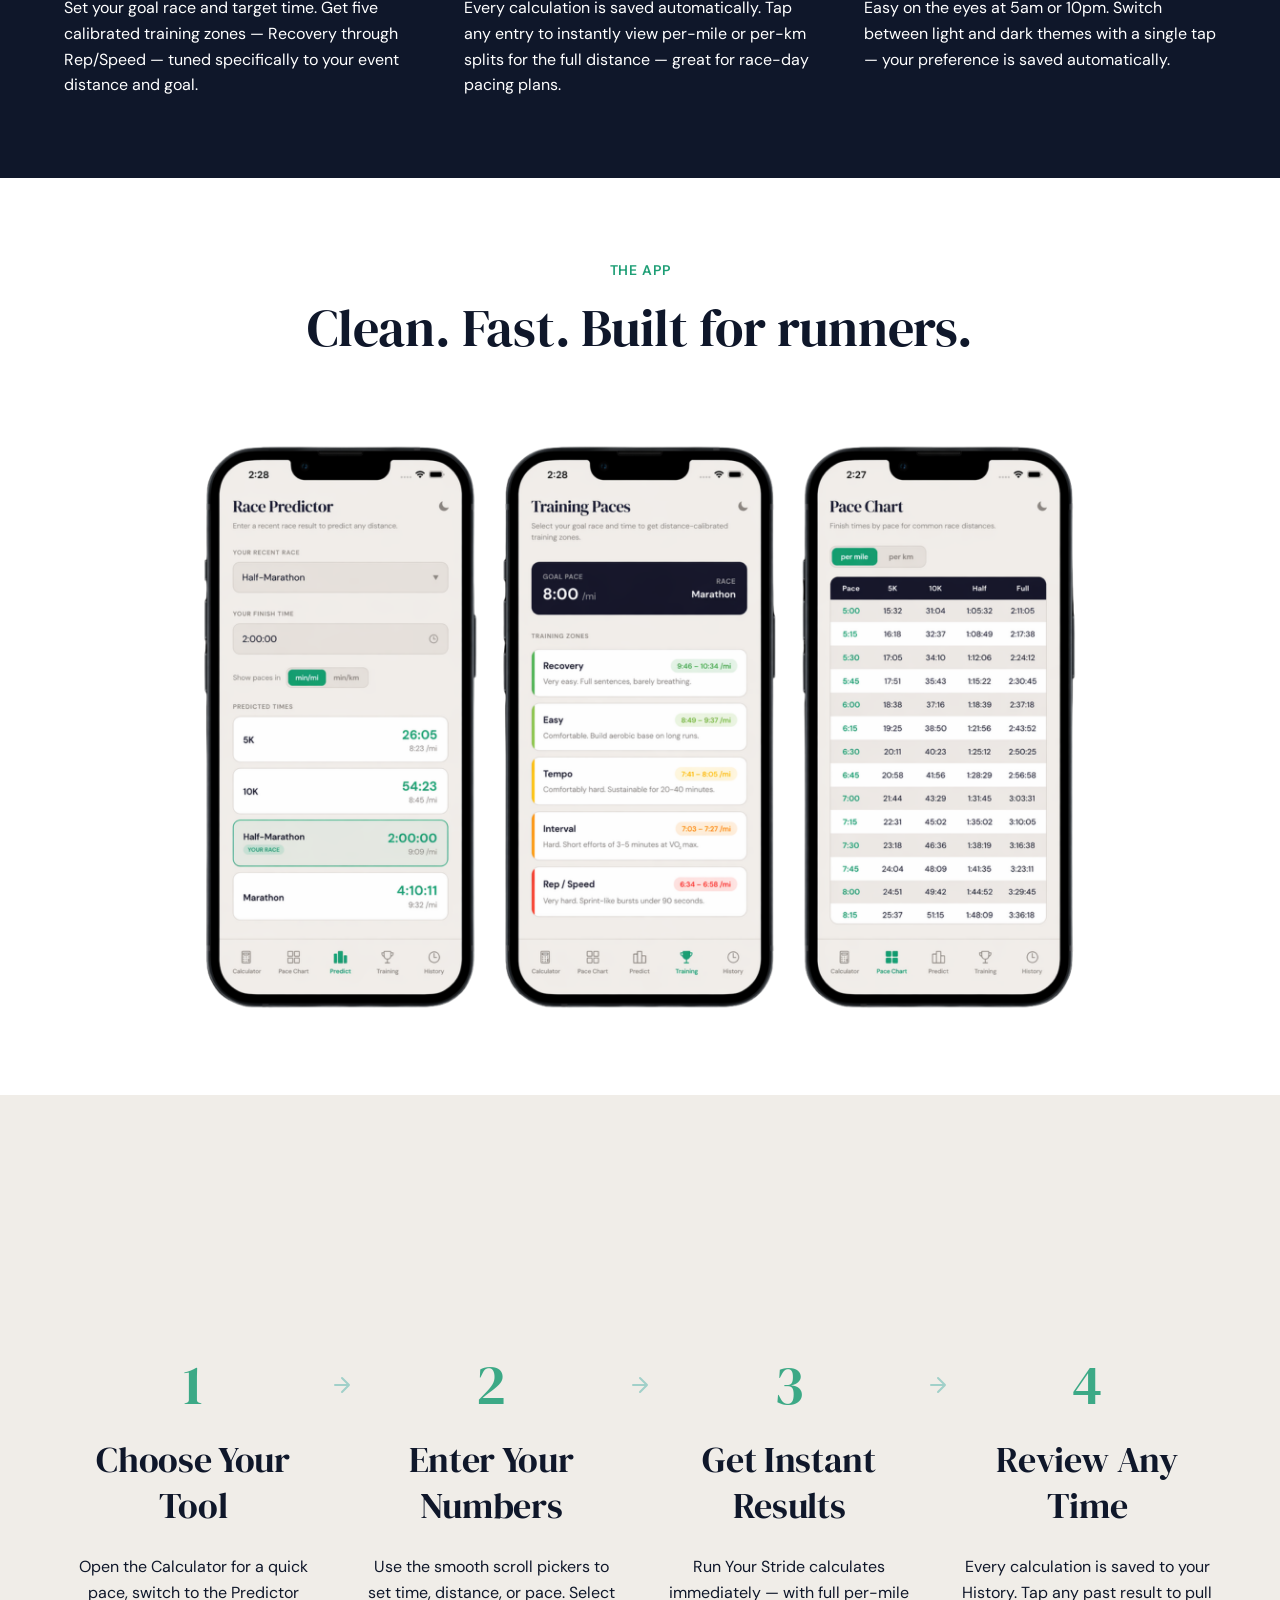
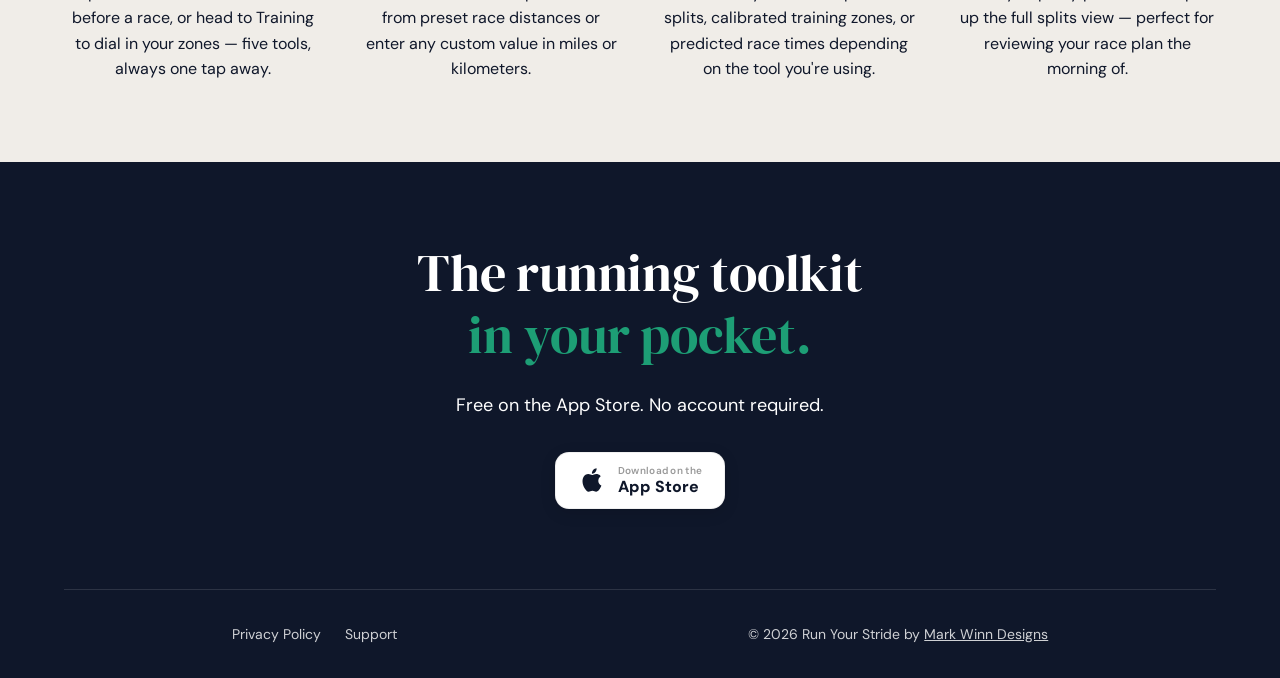
==== commit 3572b966: "Go live — activate App Store links and remove Coming Soon indicators - Replace all Coming Soon badge" ====
--- a/index.html
+++ b/index.html
@@ -277,30 +277,6 @@
     .stride-card-zones   { bottom: 28%; left: 32px;  }
     .stride-card-predict { top: 26%;    right: 32px; }
     .stride-card-splits  { bottom: 14%; right: 40px; }
-
-    /* ── COMING SOON BADGE ── */
-    .coming-soon-pill {
-      display: inline-flex;
-      align-items: center;
-      gap: 6px;
-      background: rgba(15, 155, 142, 0.1);
-      border: 1.5px solid rgba(15, 155, 142, 0.3);
-      color: var(--teal);
-      font-size: 12px;
-      font-weight: 700;
-      letter-spacing: 0.5px;
-      text-transform: uppercase;
-      padding: 6px 14px;
-      border-radius: 100px;
-      margin-bottom: 1.25rem;
-    }
-    .coming-soon-pill span.dot {
-      width: 7px;
-      height: 7px;
-      border-radius: 50%;
-      background: var(--teal);
-      display: inline-block;
-    }
 
     /* ── SHARED SECTION STRUCTURE ── */
     .padding-global { padding-left: 5%; padding-right: 5%; }
@@ -623,7 +599,7 @@
       <ul class="navbar-menu" id="navbar-menu">
         <li><a href="#features" onclick="closeMenu()">Features</a></li>
         <li><a href="#how-it-works" onclick="closeMenu()">How it Works</a></li>
-        <li><a href="https://apps.apple.com/app/stride-running-calculator/id6747827741" target="_blank" class="navbar-cta">Download</a></li>
+        <li><a href="https://apps.apple.com/us/app/run-your-stride/id6763099712" target="_blank" class="navbar-cta">Download</a></li>
       </ul>
       <button class="nav-hamburger" id="nav-hamburger" onclick="toggleMenu()" aria-label="Toggle menu">
         <span></span><span></span><span></span>
@@ -634,18 +610,17 @@
   <!-- HERO -->
   <header class="section-header padding-global">
     <div class="hero-content">
-      <div class="coming-soon-pill"><span class="dot"></span> Coming Soon to App Store</div>
       <h1>Train Smarter.</h1>
       <h1 class="accent">Race Faster.</h1>
       <p>Five powerful tools built for runners — calculate pace, predict race times, generate training zones, view per-mile splits, and track every result. No subscription. Just running.</p>
       <div class="hero-actions">
-        <span class="store-badge dark" style="cursor: default; opacity: 0.7;">
+        <a href="https://apps.apple.com/us/app/run-your-stride/id6763099712" target="_blank" class="store-badge dark">
           <svg width="22" height="22" viewBox="0 0 24 24" fill="currentColor"><path d="M18.71 19.5c-.83 1.24-1.71 2.45-3.05 2.47-1.34.03-1.77-.79-3.29-.79-1.53 0-2 .77-3.27.82-1.31.05-2.3-1.32-3.14-2.53C4.25 17 2.94 12.45 4.7 9.39c.87-1.52 2.43-2.48 4.12-2.51 1.28-.02 2.5.87 3.29.87.78 0 2.26-1.07 3.8-.91.65.03 2.47.26 3.64 1.98-.09.06-2.17 1.28-2.15 3.81.03 3.02 2.65 4.03 2.68 4.04-.03.07-.42 1.44-1.38 2.83M13 3.5c.73-.83 1.94-1.46 2.94-1.5.13 1.17-.34 2.35-1.04 3.19-.69.85-1.83 1.51-2.95 1.42-.15-1.15.41-2.35 1.05-3.11z"/></svg>
           <div class="badge-text">
-            <span class="badge-sub">Coming Soon —</span>
+            <span class="badge-sub">Download on the</span>
             <span class="badge-name">App Store</span>
           </div>
-        </span>
+        </a>
         <a href="#how-it-works" class="btn-link">
           See how it works
           <svg width="16" height="16" viewBox="0 0 24 24" fill="none" stroke="currentColor" stroke-width="2.5" stroke-linecap="round" stroke-linejoin="round"><path d="M5 12h14M12 5l7 7-7 7"/></svg>
@@ -791,15 +766,15 @@
     <div class="container-large padding-section-medium">
       <div class="cta-inner fade-in">
         <h2>The running toolkit<br><span class="accent">in your pocket.</span></h2>
-        <p>Coming soon to the App Store — free, no account required.</p>
+        <p>Free on the App Store. No account required.</p>
         <div class="cta-badge-wrap">
-          <span class="store-badge light" style="cursor: default; opacity: 0.7;">
+          <a href="https://apps.apple.com/us/app/run-your-stride/id6763099712" target="_blank" class="store-badge light">
             <svg width="28" height="28" viewBox="0 0 24 24" fill="currentColor"><path d="M18.71 19.5c-.83 1.24-1.71 2.45-3.05 2.47-1.34.03-1.77-.79-3.29-.79-1.53 0-2 .77-3.27.82-1.31.05-2.3-1.32-3.14-2.53C4.25 17 2.94 12.45 4.7 9.39c.87-1.52 2.43-2.48 4.12-2.51 1.28-.02 2.5.87 3.29.87.78 0 2.26-1.07 3.8-.91.65.03 2.47.26 3.64 1.98-.09.06-2.17 1.28-2.15 3.81.03 3.02 2.65 4.03 2.68 4.04-.03.07-.42 1.44-1.38 2.83M13 3.5c.73-.83 1.94-1.46 2.94-1.5.13 1.17-.34 2.35-1.04 3.19-.69.85-1.83 1.51-2.95 1.42-.15-1.15.41-2.35 1.05-3.11z"/></svg>
             <div class="badge-text">
-              <span class="badge-sub">Coming Soon —</span>
+              <span class="badge-sub">Download on the</span>
               <span class="badge-name">App Store</span>
             </div>
-          </span>
+          </a>
         </div>
       </div>
     </div>
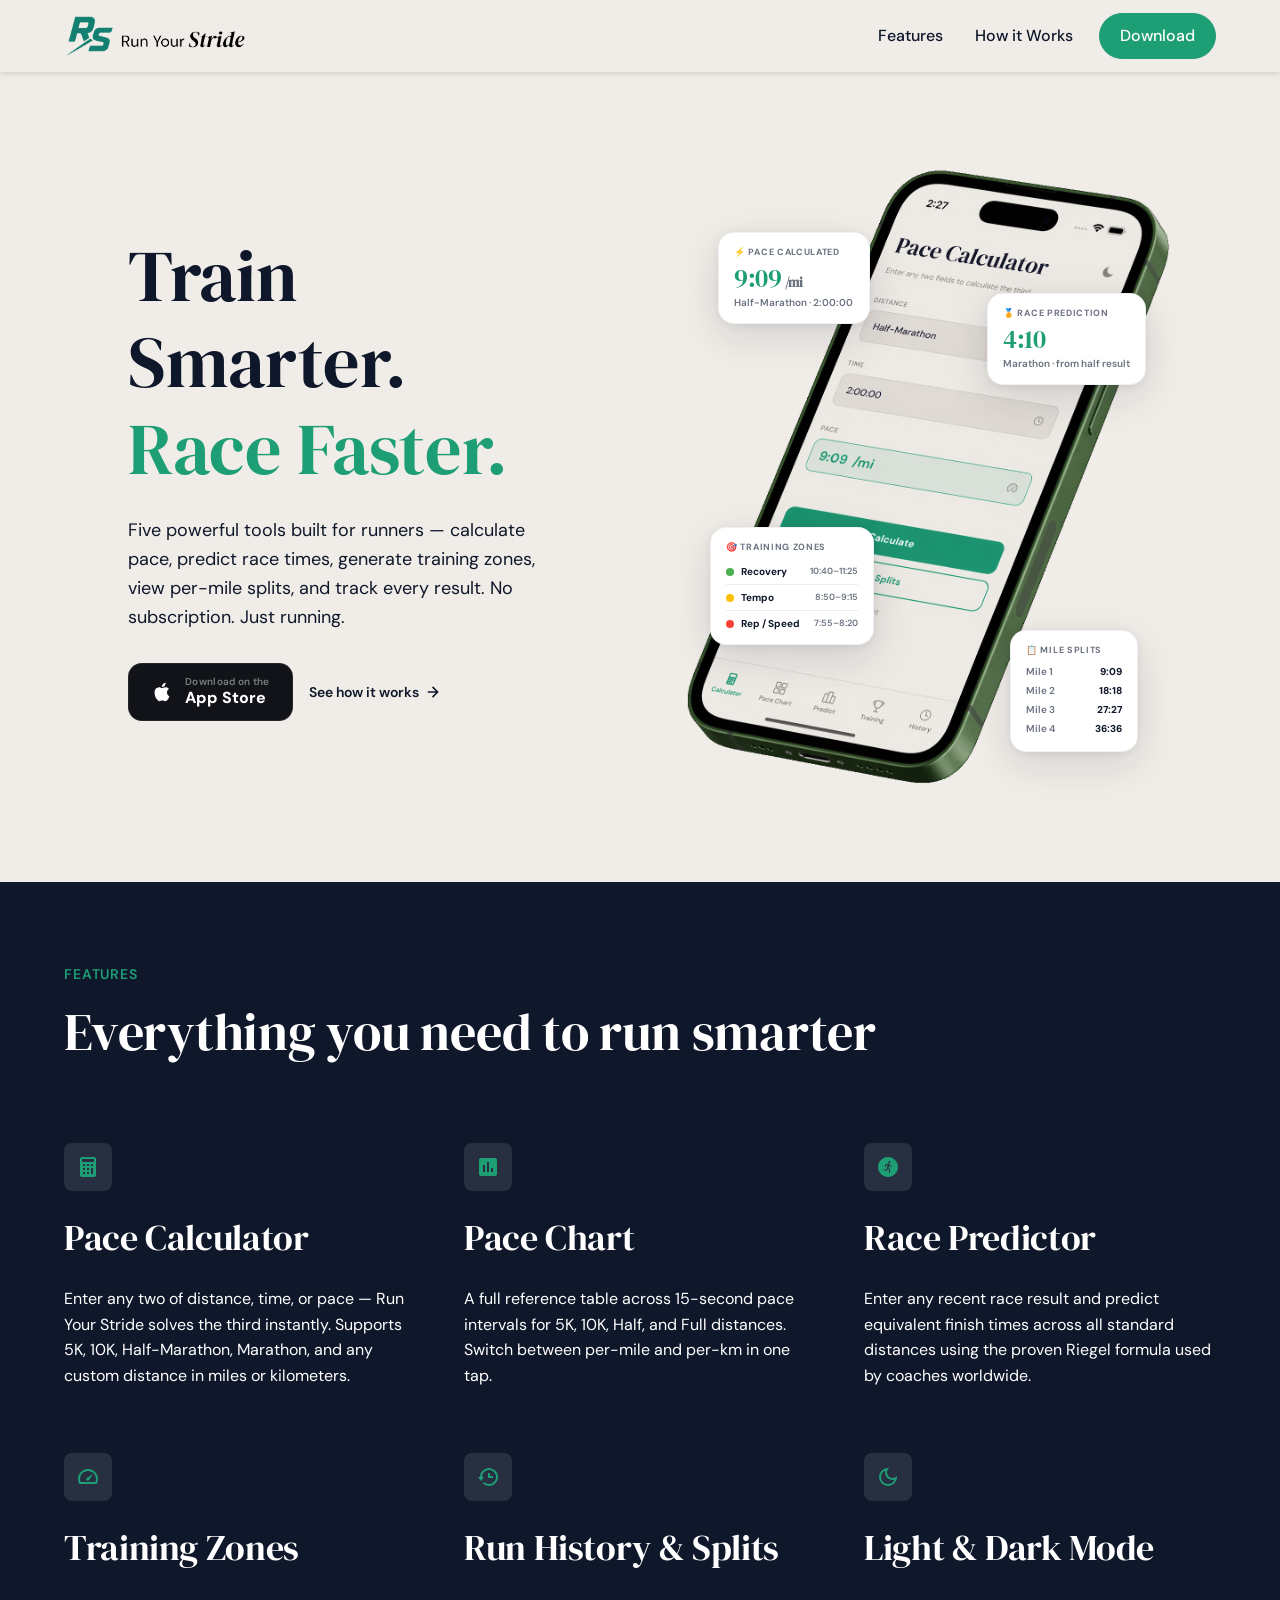
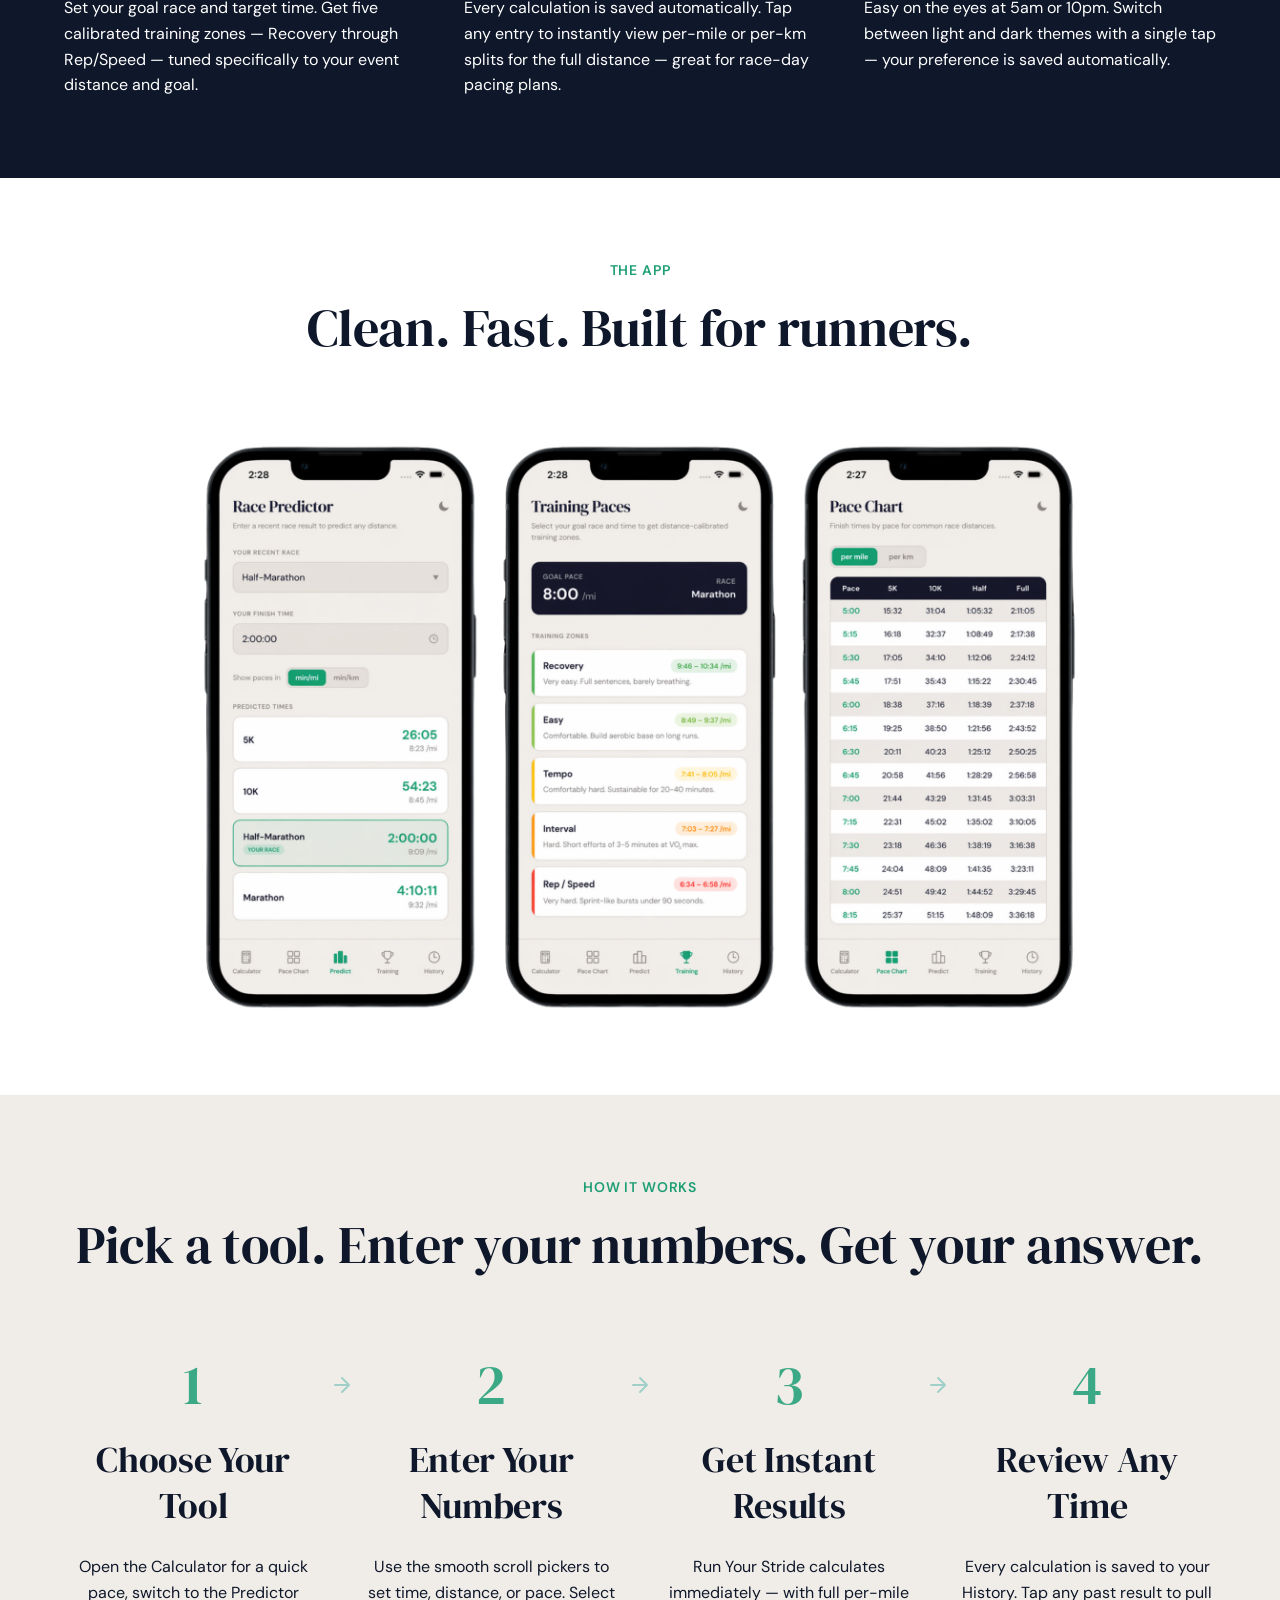
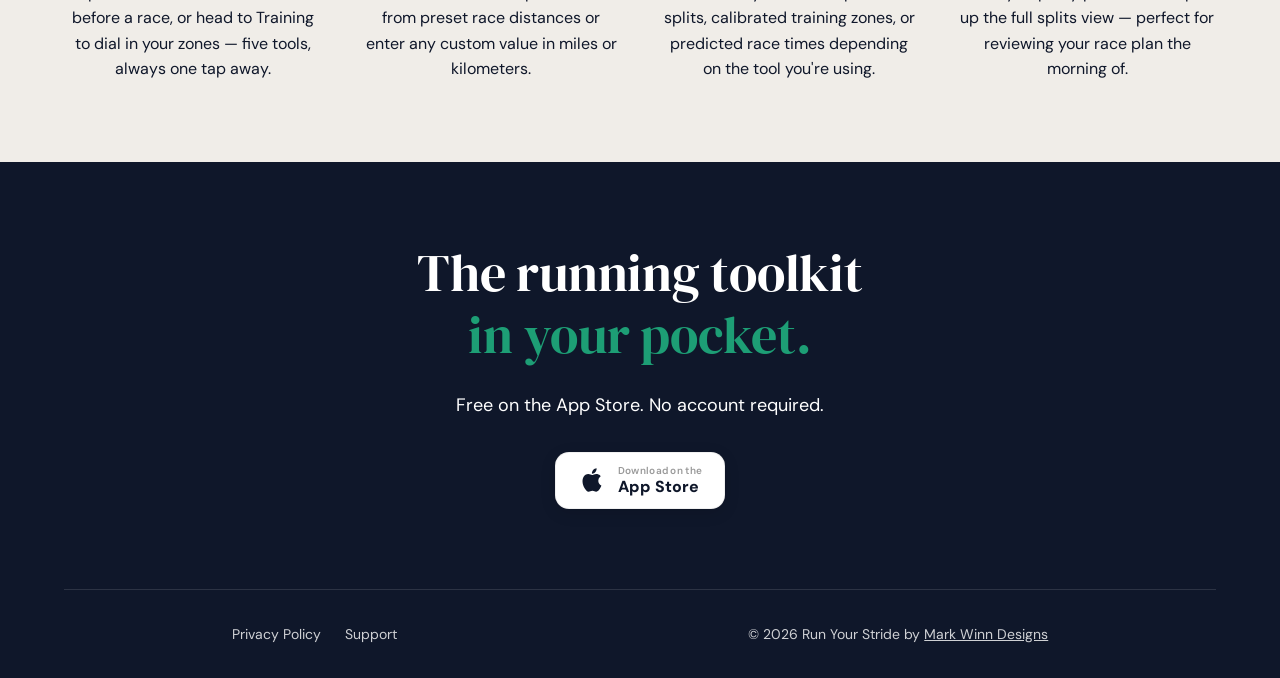
==== commit 4f121de1: "Fix OG image dimensions and favicon rel attribute - Resize OG image from 1731x909 to 1200x630 (246KB" ====
--- a/index.html
+++ b/index.html
@@ -34,7 +34,7 @@
   <meta name="twitter:image"       content="https://runyourstride.com/images/opengraph.png">
 
   <meta name="theme-color" content="#1d9e75">
-  <link rel="shortcut icon" href="images/favicon-32.png" type="image/png">
+  <link rel="icon" href="images/favicon-32.png" type="image/png">
   <link rel="apple-touch-icon" href="images/apple-touch-icon.png">
 
   <link rel="preconnect" href="https://fonts.googleapis.com">
